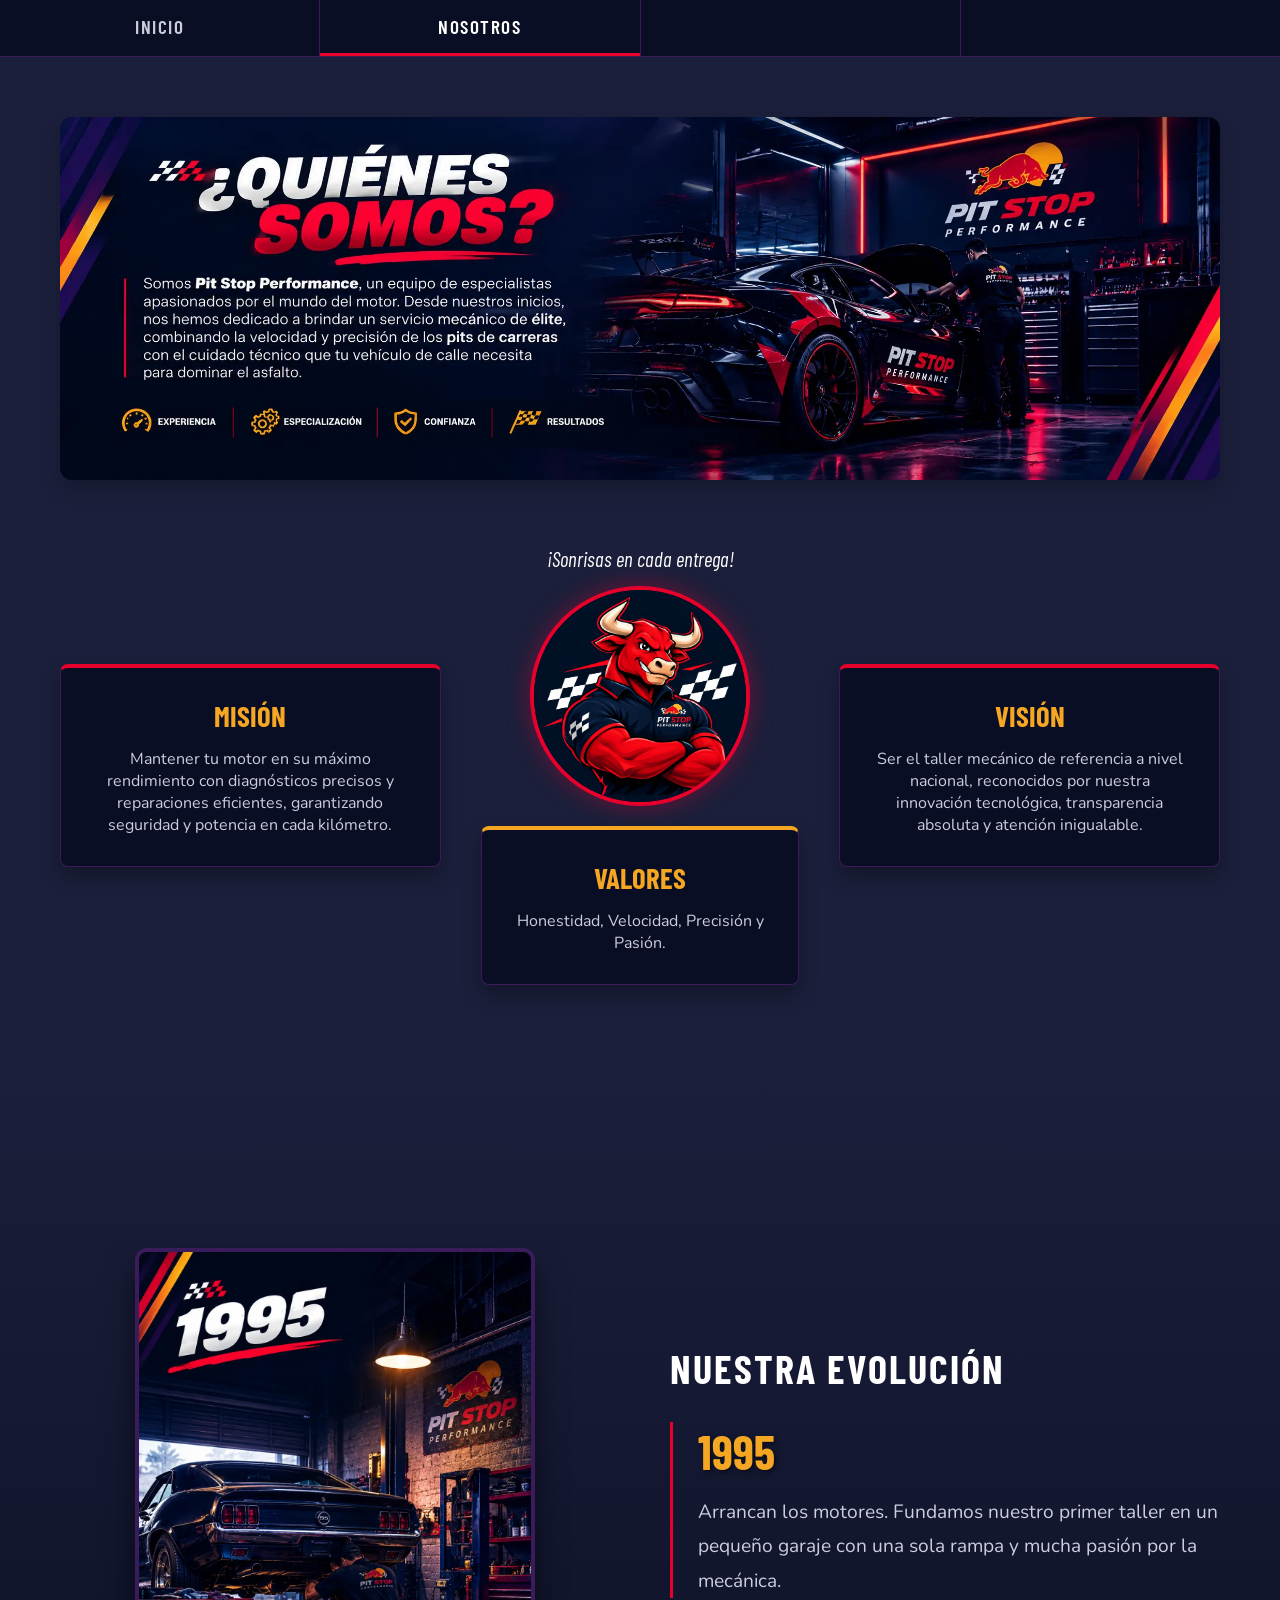
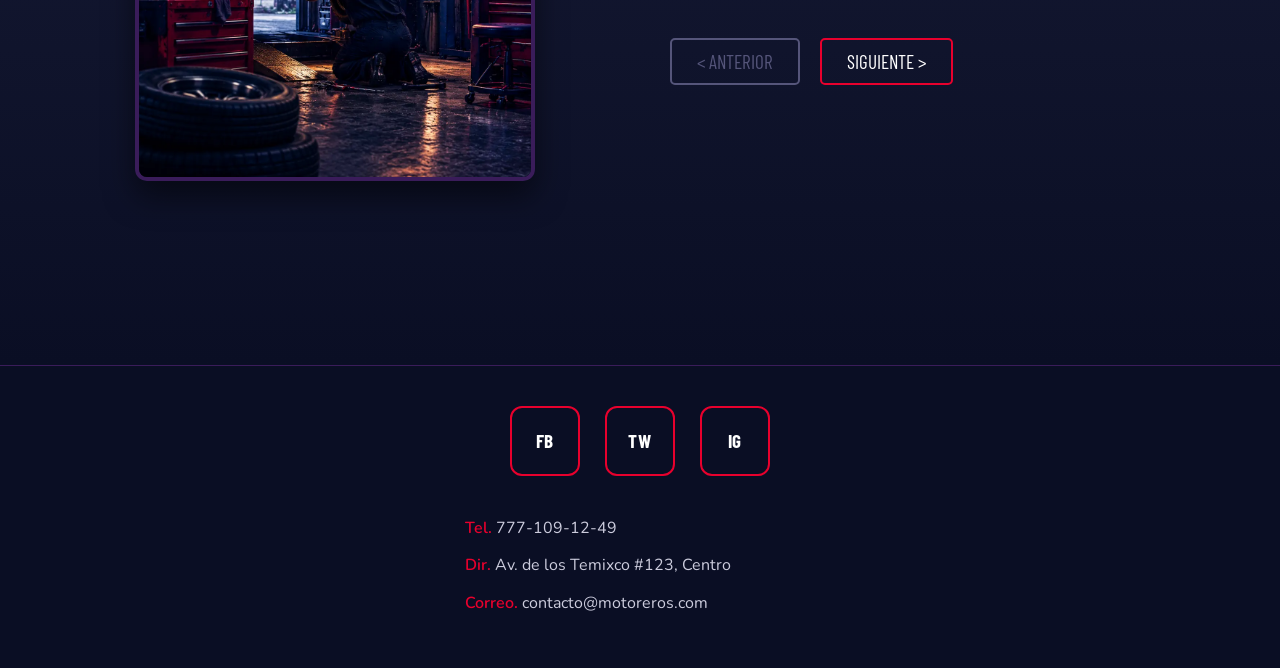
==== nosotros.html @ a775bce0 "First commit" ====
<!DOCTYPE html>
<html lang="es">
<head>
    <meta charset="UTF-8">
    <meta name="viewport" content="width=device-width, initial-scale=1.0">
    <title>Nosotros - Pit Stop Performance</title>
    <meta name="description" content="Conoce la misión, visión, valores y la historia de Pit Stop Performance, tu taller mecánico de confianza desde 1995.">

    <!-- Fuentes: preconnect + link (en lugar de @import en el CSS) -->
    <link rel="preconnect" href="https://fonts.googleapis.com">
    <link rel="preconnect" href="https://fonts.gstatic.com" crossorigin>
    <link rel="stylesheet" href="https://fonts.googleapis.com/css2?family=Barlow+Condensed:wght@400;600;700&family=Nunito:wght@400;600&display=swap">

    <link rel="stylesheet" href="css/style.css">
    <link rel="stylesheet" href="css/style2.css">
    <link rel="preload" href="img/quienes_somos.webp" as="image">
</head>
<body>

    <!-- Menú Sticky -->
    <header class="header sticky">
        <button class="menu-toggle" id="btnMenu" aria-label="Abrir menú">☰</button>
        <div class="header-brand">
            <img src="img/logo.webp" alt="Pit Stop Performance" class="header-logo" width="45" height="45">
            <span class="header-title">PIT STOP PERFORMANCE</span>
        </div>

        <!-- Navegación Escritorio -->
        <nav class="navbar desktop-nav">
            <ul class="nav-links">
                <li><a href="index.html">Inicio</a></li>
                <li><a href="nosotros.html" class="activo">Nosotros</a></li>
                <li aria-hidden="true"><a href="#" tabindex="-1"></a></li>
                <li aria-hidden="true"><a href="#" tabindex="-1"></a></li>
            </ul>
        </nav>
    </header>

    <!-- Capa de fondo borroso -->
    <div class="menu-overlay" id="menuOverlay"></div>

    <!-- Menú Lateral Desplegable (Móvil) -->
    <div class="mobile-menu-drawer" id="mobileDrawer">
        <div class="drawer-header">
            <button class="close-btn" id="btnClose" aria-label="Cerrar menú">X</button>
            <span>Menú</span>
        </div>
        <ul class="drawer-links">
            <li><a href="index.html">Inicio</a></li>
            <li><a href="nosotros.html" class="activo">Nosotros</a></li>
            <li><a href="#">Servicios</a></li>
            <li><a href="#">Contacto</a></li>
        </ul>
        <div class="drawer-footer">
            <img src="img/logo.webp" alt="Pit Stop Performance" class="drawer-logo" width="120" height="120">
        </div>
    </div>

    <!-- ==========================================
         SECCIÓN NOSOTROS
         ========================================== -->
    <section class="nosotros-section">

        <!-- 1. ¿Quiénes Somos? (queda arriba: sin lazy, con prioridad alta) -->
        <div class="quienes-somos-img container animar-izquierda">
            <img src="img/quienes_somos.webp" alt="¿Quiénes Somos en Pit Stop Performance?" class="img-fluida" width="1200" height="600" fetchpriority="high">
        </div>

        <!-- 2. Misión, Visión, Valores y Mascota -->
        <div class="mvv-container container">
            <div class="mvv-box animar-izquierda">
                <h3>Misión</h3>
                <p>Mantener tu motor en su máximo rendimiento con diagnósticos precisos y reparaciones eficientes, garantizando seguridad y potencia en cada kilómetro.</p>
            </div>

            <div class="mvv-center animar-arriba retraso-1">
                <span class="sonrisas-text">¡Sonrisas en cada entrega!</span>
                <div class="mascota-circle">
                    <img src="img/mascota.webp" alt="Mascota Pit Stop" class="mascota-img" width="220" height="220" loading="lazy">
                </div>
                <div class="mvv-box valores-box">
                    <h3>Valores</h3>
                    <p>Honestidad, Velocidad, Precisión y Pasión.</p>
                </div>
            </div>

            <div class="mvv-box animar-derecha retraso-2">
                <h3>Visión</h3>
                <p>Ser el taller mecánico de referencia a nivel nacional, reconocidos por nuestra innovación tecnológica, transparencia absoluta y atención inigualable.</p>
            </div>
        </div>

        <!-- 3. Historia -->
        <div class="historia-viewport animar-izquierda" id="historiaSeccion">
            <div class="historia-grid container">

                <!-- Imagen vertical con animación (Scrolltelling) -->
                <div class="historia-img-container animar-scroll">
                    <img src="img/1995.webp" alt="Historia Pit Stop" class="historia-vertical-img" id="imagenHistoria" width="400" height="533" loading="lazy">
                </div>

                <!-- Línea de tiempo horizontal con botones -->
                <div class="historia-interactiva animar-scroll-right">
                    <h2 class="section-title left-align">Nuestra Evolución</h2>

                    <div class="timeline-window">
                        <div class="timeline-horizontal" id="timelineSlider">
                            <div class="timeline-step">
                                <span class="year">1995</span>
                                <p>Arrancan los motores. Fundamos nuestro primer taller en un pequeño garaje con una sola rampa y mucha pasión por la mecánica.</p>
                            </div>
                            <div class="timeline-step">
                                <span class="year">2010</span>
                                <p>Evolución técnica. Incorporamos escáneres computarizados y ampliamos nuestras instalaciones para dar servicio a más vehículos.</p>
                            </div>
                            <div class="timeline-step">
                                <span class="year">2026</span>
                                <p>Nace Pit Stop Performance. Nos renovamos con tecnología de punta y un equipo altamente certificado para el máximo rendimiento.</p>
                            </div>
                        </div>
                    </div>

                    <div class="historia-controles">
                        <button class="btn-historia" id="btnAnterior">&lt; Anterior</button>
                        <button class="btn-historia" id="btnSiguiente">Siguiente &gt;</button>
                    </div>
                </div>

            </div>
        </div>
    </section>

    <!-- Footer / Redes y Contacto -->
    <footer class="footer">
        <div class="social-boxes">
            <div class="social-box">FB</div>
            <div class="social-box">TW</div>
            <div class="social-box">IG</div>
        </div>
        <div class="contact-info">
            <p><strong>Tel.</strong> 777-109-12-49</p>
            <p><strong>Dir.</strong> Av. de los Temixco #123, Centro</p>
            <p><strong>Correo.</strong> contacto@motoreros.com</p>
        </div>
    </footer>

    <script src="js/main.js" defer></script>
</body>
</html>
---- css/style.css ----
/* ============================================================
   PIT STOP PERFORMANCE — Taller Mecánico
   Paleta: Red Bull Racing  |  Fuentes: Barlow Condensed + Nunito
   (Las fuentes se cargan con <link> en el HTML, no con @import)
   ============================================================ */

/* Reseteo básico */
* {
    margin: 0;
    padding: 0;
    box-sizing: border-box;
}

/* ── Variables de color Red Bull Racing ── */
:root {
    --azul-profundo:   #0A0E24;   /* Navbar, footer */
    --azul-medianoche: #1B1F3B;   /* Fondo body */
    --morado-borde:    #3A1C5A;   /* Bordes, separadores */
    --rojo-rb:         #E8002D;   /* Acento principal */
    --amarillo-rb:     #F5A623;   /* Acento secundario */
    --blanco:          #FFFFFF;   /* Texto principal */
    --blanco-suave:    #CCCCDD;   /* Texto párrafos */
    --gris-oscuro:     #55557A;   /* Texto terciario / copyright */
    --fondo-body:      #1B1F3B;   /* Color base del body — CLAVE para el difuminado */
}

/* ── Tipografías ── */
body {
    font-family: 'Nunito', 'Segoe UI', Arial, sans-serif;
    background-color: var(--fondo-body);
    color: var(--blanco-suave);
}

/* ============================================================
   NAVBAR — Sticky
   ============================================================ */
.header.sticky {
    position: sticky;
    top: 0;
    background-color: var(--azul-profundo);
    border-bottom: 1px solid var(--morado-borde);
    z-index: 1000;
}

.nav-links {
    display: flex;
    list-style: none;
    width: 100%;
}

.nav-links li {
    flex: 1;
    border-right: 1px solid var(--morado-borde);
}

.nav-links li:last-child {
    border-right: none;
}

.nav-links a {
    display: block;
    text-align: center;
    padding: 15px;
    text-decoration: none;
    color: var(--blanco-suave);
    font-family: 'Barlow Condensed', 'Arial Narrow', sans-serif;
    font-size: 1.2rem;
    font-weight: 600;
    letter-spacing: 0.08em;
    text-transform: uppercase;
    transition: color 0.2s, background-color 0.2s;
    border-bottom: 3px solid transparent;
}

.nav-links a:hover {
    color: var(--blanco);
    background-color: rgba(232, 0, 45, 0.08);
    border-bottom-color: var(--rojo-rb);
}

.nav-links a.activo {
    color: var(--blanco);
    border-bottom-color: var(--rojo-rb);
}

/* ============================================================
   SECCIÓN DEL SLIDE
   ============================================================ */
.slide-section {
    position: relative;
    width: 100%;
    height: 45vh;
    min-height: 300px;
    display: flex;
    align-items: center;
    justify-content: space-between;
    overflow: hidden;
}

.slide-container {
    position: absolute;
    top: 0;
    left: 0;
    width: 100%;
    height: 100%;
    display: flex;
    align-items: center;
    justify-content: center;
    z-index: 1;
}

.slide-image {
    position: absolute;
    top: 0;
    left: 0;
    width: 100%;
    height: 100%;
    object-fit: cover;
    opacity: 0;
    transition: opacity 0.6s ease;
}

.slide-image.active {
    opacity: 1;
}

/* Flechas prev / next */
.arrow {
    background: transparent;
    border: none;
    font-size: 4rem;
    color: var(--blanco);
    cursor: pointer;
    z-index: 4;
    padding: 0 30px;
    text-shadow: 2px 2px 10px rgba(0, 0, 0, 0.8);
    transition: color 0.2s, text-shadow 0.2s;
    line-height: 1;
    user-select: none;
}

.arrow:hover {
    color: var(--rojo-rb);
    text-shadow: 0 0 18px rgba(232, 0, 45, 0.7);
}

/* ── DIFUMINADO ──
   El gradiente va de transparente al mismo color del body (#1B1F3B).
   Este valor DEBE coincidir con --fondo-body si cambias el color. */
.fade-overlay {
    position: absolute;
    bottom: 0;
    left: 0;
    width: 100%;
    height: 40px;
    background: linear-gradient(
        to bottom,
        rgba(27, 31, 59, 0) 0%,
        rgba(27, 31, 59, 0.1) 70%,
        rgba(27, 31, 59, 1) 100%
    );
    z-index: 3;
    pointer-events: none;
}

/* ============================================================
   SECCIÓN DE TEXTO (debajo del slide)
   ============================================================ */
.text-section {
    position: relative;
    padding: 40px 20px 60px 20px;
    text-align: center;
    z-index: 5;
    background-color: var(--fondo-body);
}

.text-lines {
    max-width: 700px;
    margin: 0 auto;
}

.text-lines p {
    margin-bottom: 25px;
    font-family: 'Nunito', sans-serif;
    font-size: 1.1rem;
    font-weight: 400;
    color: var(--blanco-suave);
    line-height: 1.75;
}

/* ============================================================
   FOOTER — Redes Sociales + Contacto
   ============================================================ */
.footer {
    padding: 40px 20px;
    display: flex;
    flex-direction: column;
    align-items: center;
    background-color: var(--azul-profundo);
    border-top: 1px solid var(--morado-borde);
}

.social-boxes {
    display: flex;
    gap: 25px;
    margin-bottom: 40px;
}

.social-box {
    width: 70px;
    height: 70px;
    border: 2px solid var(--rojo-rb);
    border-radius: 12px;
    display: flex;
    align-items: center;
    justify-content: center;
    font-family: 'Barlow Condensed', sans-serif;
    font-weight: 700;
    font-size: 1.2rem;
    color: var(--blanco);
    cursor: pointer;
    background-color: transparent;
    letter-spacing: 0.05em;
    transition: background-color 0.2s, border-color 0.2s, color 0.2s, transform 0.15s;
}

.social-box:hover {
    background-color: var(--rojo-rb);
    border-color: var(--rojo-rb);
    color: var(--blanco);
    transform: translateY(-3px);
}

.contact-info {
    text-align: left;
    width: 100%;
    max-width: 350px;
}

.contact-info p {
    margin-bottom: 12px;
    font-family: 'Nunito', sans-serif;
    font-size: 1rem;
    font-weight: 400;
    color: var(--blanco-suave);
    line-height: 1.6;
}

.contact-info strong {
    color: var(--rojo-rb);
    font-weight: 600;
}

/* Logo central del slider */
.center-logo {
    position: absolute;
    width: 220px;
    height: auto;
    z-index: 2;
    filter: drop-shadow(0px 4px 8px rgba(0,0,0,0.6));
}

/* ============================================================
   UTILIDADES
   ============================================================ */

/* Scrollbar personalizado (solo Chrome/Edge) */
::-webkit-scrollbar { width: 8px; }
::-webkit-scrollbar-track { background: var(--azul-profundo); }
::-webkit-scrollbar-thumb { background: var(--morado-borde); border-radius: 4px; }
::-webkit-scrollbar-thumb:hover { background: var(--rojo-rb); }

/* ============================================================
   DISEÑO RESPONSIVO (MÓVIL)
   ============================================================ */

/* Ocultar elementos móviles por defecto (vista de escritorio) */
.menu-toggle, .header-brand, .mobile-menu-drawer {
    display: none;
}

@media (max-width: 1080px) {
    .desktop-nav {
        display: none;
    }

    /* --- Capa de fondo oscuro y borroso --- */
    .menu-overlay {
        position: fixed;
        top: 0;
        left: 0;
        width: 100%;
        height: 100vh;
        background-color: rgba(10, 14, 36, 0.6);
        backdrop-filter: blur(4px);
        -webkit-backdrop-filter: blur(4px);
        z-index: 1500;
        opacity: 0;
        visibility: hidden;
        transition: opacity 0.3s ease, visibility 0.3s ease;
    }

    .menu-overlay.active {
        opacity: 1;
        visibility: visible;
    }

    .header.sticky {
        display: flex;
        align-items: center;
        justify-content: space-between;
        padding: 10px 20px;
    }

    .menu-toggle {
        display: block;
        background: none;
        border: none;
        color: var(--blanco);
        font-size: 2rem;
        cursor: pointer;
    }

    .header-brand {
        display: flex;
        align-items: center;
        gap: 10px;
        color: var(--blanco);
        font-family: 'Barlow Condensed', sans-serif;
        font-size: 1.5rem;
        font-weight: 700;
    }

    /* --- Menú Lateral (Drawer) --- */
    .mobile-menu-drawer {
        display: flex;
        flex-direction: column;
        position: fixed;
        top: 0;
        left: 0;
        width: 75%;
        max-width: 320px;
        height: 100vh;
        background-color: var(--azul-profundo);
        border-right: 2px solid var(--rojo-rb);
        box-shadow: 5px 0 15px rgba(0,0,0,0.5);
        z-index: 2000;
        transform: translateX(-100%);
        transition: transform 0.3s ease-in-out;
    }

    .mobile-menu-drawer.open {
        transform: translateX(0);
    }

    .drawer-header {
        display: flex;
        align-items: center;
        padding: 20px;
        border-bottom: 1px solid var(--morado-borde);
        color: var(--blanco);
        font-family: 'Barlow Condensed', sans-serif;
        font-size: 1.5rem;
    }

    .close-btn {
        background: none;
        border: 1px solid var(--blanco);
        color: var(--blanco);
        padding: 5px 12px;
        margin-right: 15px;
        cursor: pointer;
        font-size: 1.2rem;
        font-weight: bold;
    }

    .drawer-links {
        list-style: none;
        display: flex;
        flex-direction: column;
        padding: 0;
    }

    .drawer-links li {
        border-bottom: 1px solid var(--morado-borde);
    }

    .drawer-links a {
        display: block;
        padding: 20px;
        color: var(--blanco-suave);
        text-decoration: none;
        font-family: 'Barlow Condensed', sans-serif;
        font-size: 1.2rem;
        text-transform: uppercase;
    }

    .drawer-footer {
        margin-top: auto;
        padding: 20px;
        display: flex;
        justify-content: center;
        border-top: 1px solid var(--morado-borde);
    }

    .slide-section {
        height: auto;
        min-height: 150px;
        aspect-ratio: 3 / 1;
    }

    .header-logo {
        width: 45px;
        height: auto;
        object-fit: contain;
    }

    .drawer-logo {
        width: 120px;
        height: auto;
        margin: 0 auto;
        object-fit: contain;
    }

    .center-logo {
        width: 140px;
    }

    .slide-image {
        object-fit: contain;
        background-color: var(--fondo-body);
    }

    .arrow {
        font-size: 2rem;
        padding: 0 5px;
    }

    .fade-overlay {
        display: none;
    }
}

/* ============================================================
   ANIMACIONES AL HACER SCROLL (SCROLLTELLING UNIVERSAL)
   ============================================================ */

/* Estados iniciales (invisibles). will-change solo mientras esperan animarse */
.animar-arriba,
.animar-izquierda,
.animar-derecha {
    opacity: 0;
    will-change: opacity, transform;
    transition: opacity 0.8s ease-out, transform 0.8s ease-out;
}

.animar-arriba    { transform: translateY(50px); }
.animar-izquierda { transform: translateX(-50px); }
.animar-derecha   { transform: translateX(50px); }

/* Estado final (activado por JavaScript). Libera la capa de GPU al terminar */
.animar-arriba.visible,
.animar-izquierda.visible,
.animar-derecha.visible {
    opacity: 1;
    transform: translate(0, 0);
    will-change: auto;
}

/* Efecto cascada */
.retraso-1 { transition-delay: 0.2s; }
.retraso-2 { transition-delay: 0.4s; }
.retraso-3 { transition-delay: 0.6s; }

/* Accesibilidad: sin movimiento para quien lo pide en su sistema */
@media (prefers-reduced-motion: reduce) {
    .animar-arriba,
    .animar-izquierda,
    .animar-derecha {
        opacity: 1;
        transform: none;
        transition: none;
        will-change: auto;
    }

    .slide-image,
    .timeline-horizontal {
        transition: none;
    }
}
---- css/style2.css ----
/* ============================================================
   STYLE2.CSS — Exclusivo para la página "Nosotros"
   ============================================================ */

.nosotros-section {
    background-color: var(--fondo-body);
    color: var(--blanco-suave);
    padding-top: 60px;
}

.container {
    max-width: 1200px;
    margin: 0 auto;
    padding: 0 20px;
}

.section-title {
    font-family: 'Barlow Condensed', sans-serif;
    font-size: 2.5rem;
    color: var(--blanco);
    text-transform: uppercase;
    text-align: center;
    margin-bottom: 20px;
    letter-spacing: 0.05em;
}

.section-title.left-align {
    text-align: left;
}

/* --- 1. Quiénes Somos --- */
.quienes-somos-img {
    text-align: center;
    margin-bottom: 60px;
}

.img-fluida {
    width: 100%;
    max-width: 1200px;
    height: auto;
    border-radius: 12px;
    box-shadow: 0 10px 20px rgba(0,0,0,0.2);
}

/* --- 2. Misión, Visión, Valores --- */
.mvv-container {
    display: flex;
    justify-content: center;
    align-items: center;
    gap: 40px;
    margin-bottom: 80px;
}

.mvv-box {
    flex: 1;
    background-color: var(--azul-profundo);
    border: 1px solid var(--morado-borde);
    border-top: 4px solid var(--rojo-rb);
    padding: 30px;
    border-radius: 8px;
    text-align: center;
    box-shadow: 0 10px 20px rgba(0,0,0,0.3);
}

.mvv-box h3 {
    font-family: 'Barlow Condensed', sans-serif;
    font-size: 1.8rem;
    color: var(--amarillo-rb);
    margin-bottom: 15px;
    text-transform: uppercase;
}

.mvv-center {
    flex: 1;
    display: flex;
    flex-direction: column;
    align-items: center;
}

.sonrisas-text {
    font-family: 'Barlow Condensed', sans-serif;
    font-size: 1.3rem;
    color: var(--blanco);
    margin-bottom: 15px;
    font-style: italic;
}

.mascota-circle {
    width: 220px;
    height: 220px;
    border-radius: 50%;
    border: 4px solid var(--rojo-rb);
    background-color: var(--azul-profundo);
    display: flex;
    justify-content: center;
    align-items: center;
    overflow: hidden;
    margin-bottom: 20px;
    box-shadow: 0 0 25px rgba(232, 0, 45, 0.4);
}

.mascota-img {
    width: 100%;
    height: 100%;
    object-fit: cover;
}

.valores-box {
    width: 100%;
    border-top: 4px solid var(--amarillo-rb);
}

/* --- 3. Historia (Alto de Viewport & Scrolltelling) --- */
.historia-viewport {
    min-height: 100vh;
    display: flex;
    align-items: center;
    background: linear-gradient(to bottom, var(--fondo-body), var(--azul-profundo));
    padding: 60px 0;
    overflow: hidden;
}

.historia-grid {
    display: grid;
    grid-template-columns: 1fr 1fr;
    gap: 60px;
    align-items: center;
}

/* Imagen vertical y animación */
.historia-img-container {
    display: flex;
    justify-content: center;
    transition: opacity 0.8s ease-out, transform 0.8s ease-out;
}

.historia-vertical-img {
    width: 100%;
    max-width: 400px;
    height: auto;
    aspect-ratio: 3 / 4;
    object-fit: cover;
    border-radius: 12px;
    border: 4px solid var(--morado-borde);
    box-shadow: 0 15px 30px rgba(0,0,0,0.5);
    transition: transform 0.5s ease, opacity 0.3s ease;
}

.historia-vertical-img:hover {
    transform: scale(1.05);
}

/* Contenedor de la historia interactiva */
.historia-interactiva {
    transition: opacity 0.8s ease-out 0.2s, transform 0.8s ease-out 0.2s;
}

.animar-scroll.visible, .animar-scroll-right.visible {
    opacity: 1;
    transform: translate(0, 0);
}

/* Transición horizontal (slider) */
.timeline-window {
    width: 100%;
    overflow: hidden;
    margin-top: 30px;
    border-left: 3px solid var(--rojo-rb);
}

.timeline-horizontal {
    display: flex;
    transition: transform 0.5s ease-in-out;
}

.timeline-step {
    min-width: 100%;
    padding-left: 25px;
    box-sizing: border-box;
}

.timeline-step .year {
    display: inline-block;
    font-family: 'Barlow Condensed', sans-serif;
    font-size: 3rem;
    color: var(--amarillo-rb);
    font-weight: 700;
    margin-bottom: 15px;
    text-shadow: 2px 2px 5px rgba(0,0,0,0.5);
}

.timeline-step p {
    font-size: 1.2rem;
    line-height: 1.8;
}

/* Botones */
.historia-controles {
    display: flex;
    gap: 20px;
    margin-top: 40px;
}

.btn-historia {
    background-color: transparent;
    color: var(--blanco);
    border: 2px solid var(--rojo-rb);
    padding: 10px 25px;
    font-family: 'Barlow Condensed', sans-serif;
    font-size: 1.2rem;
    text-transform: uppercase;
    cursor: pointer;
    border-radius: 5px;
    transition: background-color 0.3s, transform 0.2s;
}

.btn-historia:hover {
    background-color: var(--rojo-rb);
    transform: translateY(-2px);
}

.btn-historia:disabled {
    border-color: var(--gris-oscuro);
    color: var(--gris-oscuro);
    cursor: not-allowed;
    background-color: transparent;
}

/* ============================================================
   DISEÑO RESPONSIVO (MÓVILES) PARA NOSOTROS
   ============================================================ */
@media (max-width: 1080px) {
    .mvv-container {
        flex-direction: column;
        gap: 30px;
    }

    .mvv-box, .mvv-center {
        flex: none;
        width: 100%;
        box-sizing: border-box;
    }

    .mascota-circle {
        width: 180px;
        height: 180px;
    }

    .historia-grid {
        grid-template-columns: 1fr;
    }

    .historia-viewport {
        min-height: auto;
    }

    .section-title.left-align {
        text-align: center;
    }

    .historia-controles {
        justify-content: center;
    }
}

@media (prefers-reduced-motion: reduce) {
    .historia-img-container,
    .historia-interactiva,
    .historia-vertical-img {
        transition: none;
    }
}
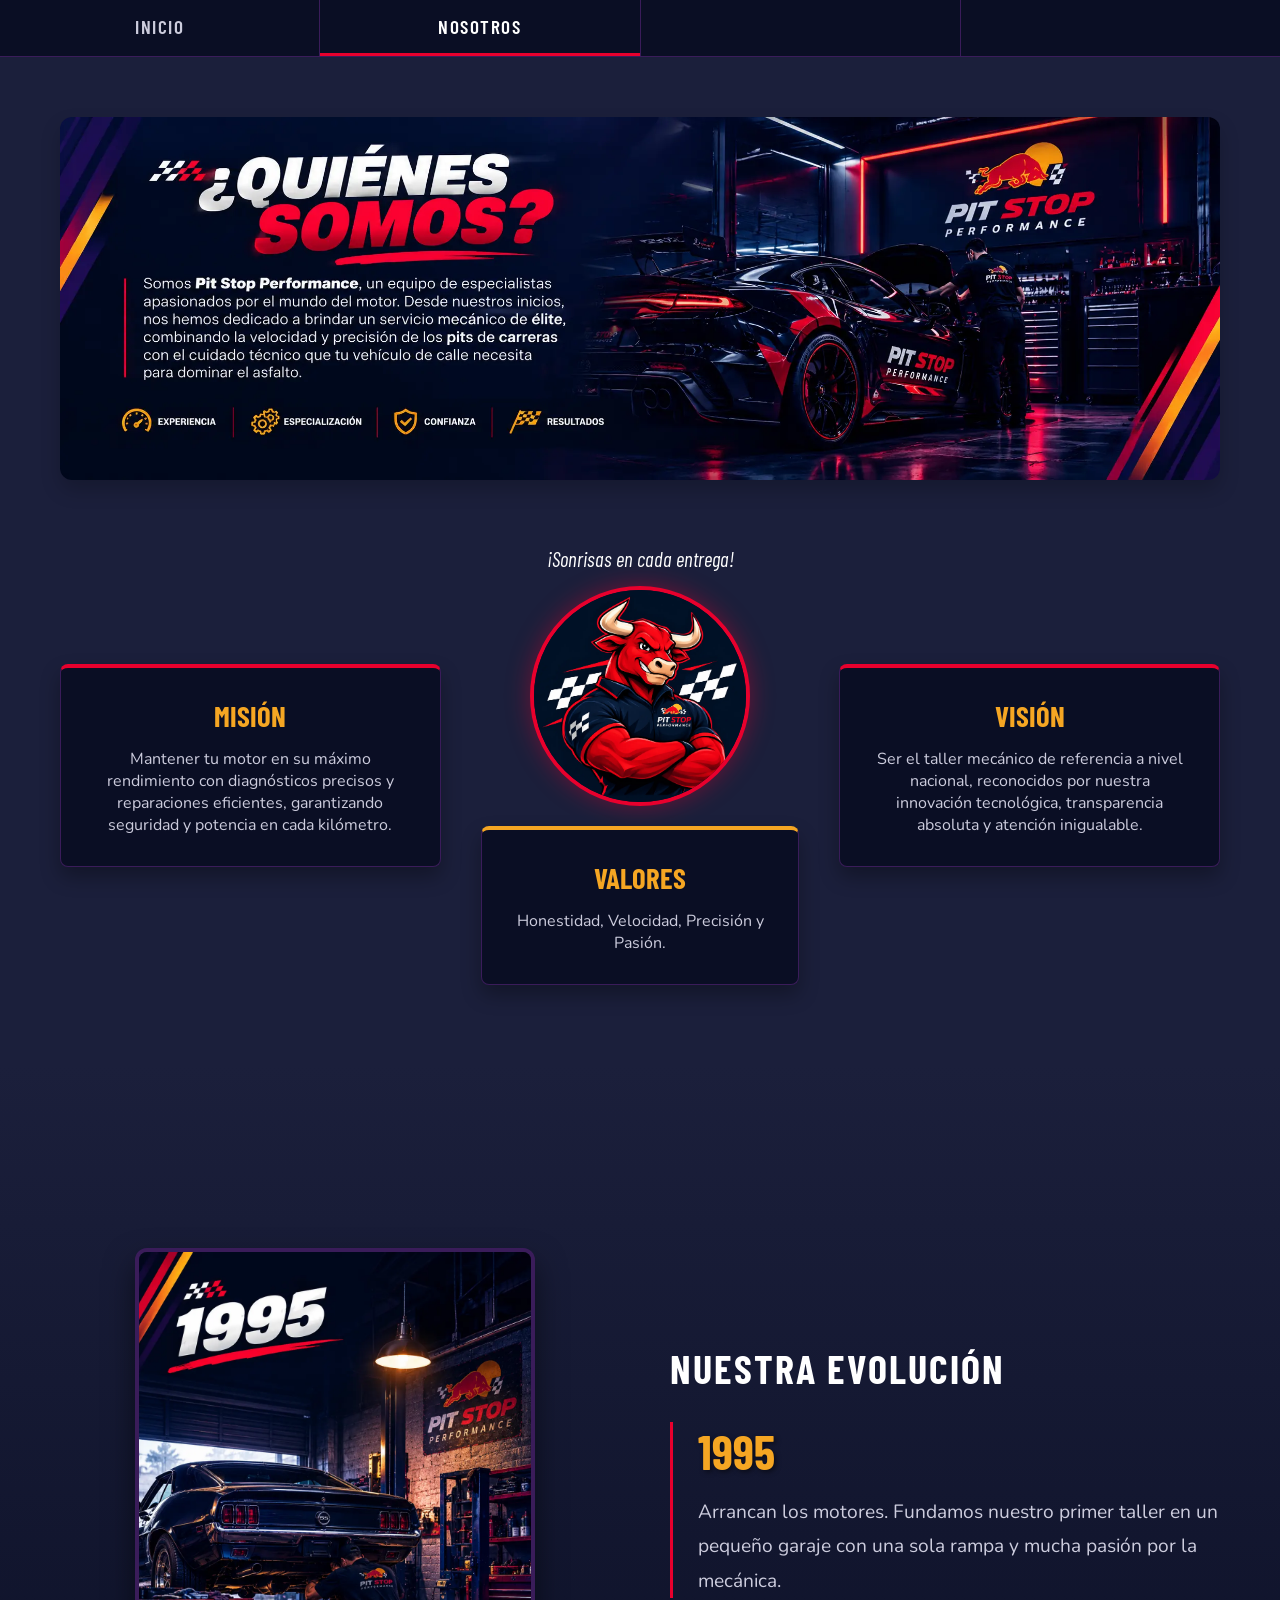
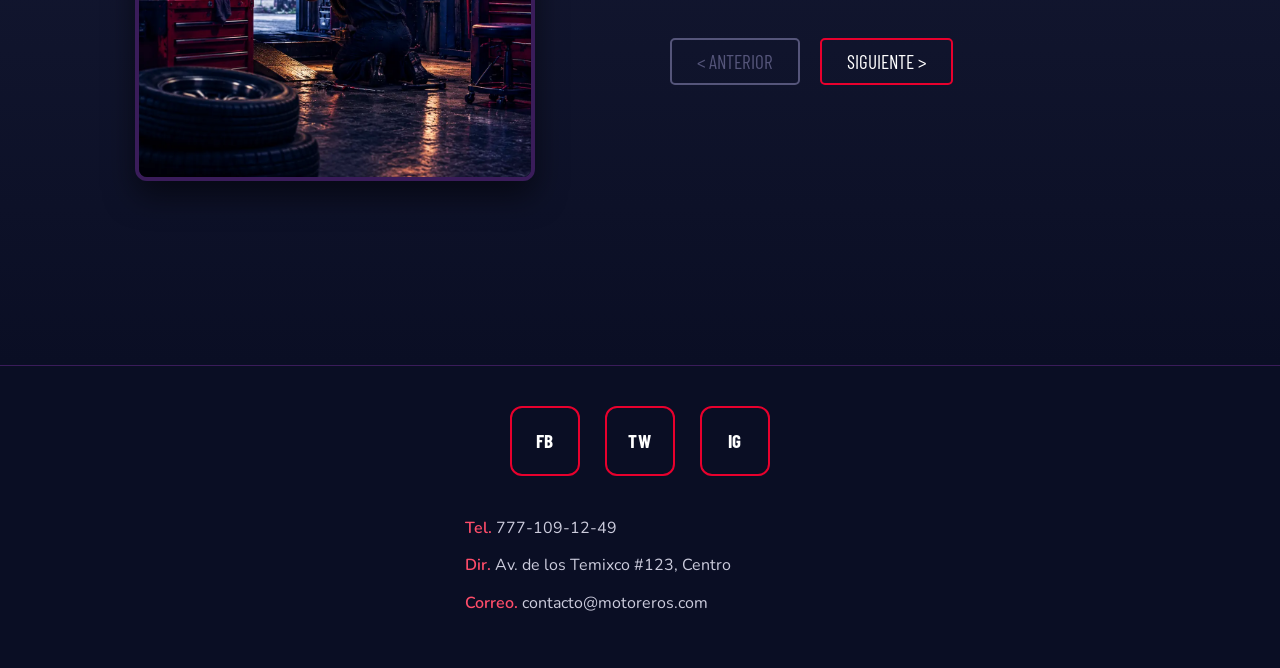
==== commit 92fd1058: "tercer inteto" ====
--- a/nosotros.html
+++ b/nosotros.html
@@ -6,14 +6,15 @@
     <title>Nosotros - Pit Stop Performance</title>
     <meta name="description" content="Conoce la misión, visión, valores y la historia de Pit Stop Performance, tu taller mecánico de confianza desde 1995.">
 
-    <!-- Fuentes: preconnect + link (en lugar de @import en el CSS) -->
+    <!-- Fuentes sin bloquear el renderizado -->
     <link rel="preconnect" href="https://fonts.googleapis.com">
     <link rel="preconnect" href="https://fonts.gstatic.com" crossorigin>
-    <link rel="stylesheet" href="https://fonts.googleapis.com/css2?family=Barlow+Condensed:wght@400;600;700&family=Nunito:wght@400;600&display=swap">
+    <link rel="preload" as="style" href="https://fonts.googleapis.com/css2?family=Barlow+Condensed:wght@400;600;700&family=Nunito:wght@400;600&display=swap" onload="this.onload=null;this.rel='stylesheet'">
+    <noscript><link rel="stylesheet" href="https://fonts.googleapis.com/css2?family=Barlow+Condensed:wght@400;600;700&family=Nunito:wght@400;600&display=swap"></noscript>
 
-    <link rel="stylesheet" href="css/style.css">
-    <link rel="stylesheet" href="css/style2.css">
-    <link rel="preload" href="img/quienes_somos.webp" as="image">
+    <!-- CSS en línea (fuentes editables: css/style.css y css/style2.css) -->
+    <style>*{margin:0;padding:0;box-sizing:border-box}:root{--azul-profundo:#0A0E24;--azul-medianoche:#1B1F3B;--morado-borde:#3A1C5A;--rojo-rb:#E8002D;--amarillo-rb:#F5A623;--blanco:#FFFFFF;--blanco-suave:#CCCCDD;--gris-oscuro:#55557A;--rojo-texto:#FF4D6A;--fondo-body:#1B1F3B}body{font-family:'Nunito','Segoe UI',Arial,sans-serif;background-color:var(--fondo-body);color:var(--blanco-suave)}.header.sticky{position:sticky;top:0;background-color:var(--azul-profundo);border-bottom:1px solid var(--morado-borde);z-index:1000}.nav-links{display:flex;list-style:none;width:100%}.nav-links li{flex:1;border-right:1px solid var(--morado-borde)}.nav-links li:last-child{border-right:none}.nav-links a{display:block;text-align:center;padding:15px;text-decoration:none;color:var(--blanco-suave);font-family:'Barlow Condensed','Arial Narrow',sans-serif;font-size:1.2rem;font-weight:600;letter-spacing:0.08em;text-transform:uppercase;transition:color 0.2s,background-color 0.2s;border-bottom:3px solid transparent}.nav-links a:hover{color:var(--blanco);background-color:rgba(232,0,45,0.08);border-bottom-color:var(--rojo-rb)}.nav-links a.activo{color:var(--blanco);border-bottom-color:var(--rojo-rb)}.slide-section{position:relative;width:100%;height:45vh;min-height:300px;display:flex;align-items:center;justify-content:space-between;overflow:hidden}.slide-container{position:absolute;top:0;left:0;width:100%;height:100%;display:flex;align-items:center;justify-content:center;z-index:1}.slide-image{position:absolute;top:0;left:0;width:100%;height:100%;object-fit:cover;opacity:0;transition:opacity 0.6s ease}.slide-image.active{opacity:1}.arrow{background:transparent;border:none;font-size:4rem;color:var(--blanco);cursor:pointer;z-index:4;padding:0 30px;text-shadow:2px 2px 10px rgba(0,0,0,0.8);transition:color 0.2s,text-shadow 0.2s;line-height:1;user-select:none}.arrow:hover{color:var(--rojo-rb);text-shadow:0 0 18px rgba(232,0,45,0.7)}.fade-overlay{position:absolute;bottom:0;left:0;width:100%;height:40px;background:linear-gradient( to bottom,rgba(27,31,59,0) 0%,rgba(27,31,59,0.1) 70%,rgba(27,31,59,1) 100% );z-index:3;pointer-events:none}.text-section{position:relative;padding:40px 20px 60px 20px;text-align:center;z-index:5;background-color:var(--fondo-body)}.text-lines{max-width:700px;margin:0 auto}.text-lines p{margin-bottom:25px;font-family:'Nunito',sans-serif;font-size:1.1rem;font-weight:400;color:var(--blanco-suave);line-height:1.75}.footer{padding:40px 20px;display:flex;flex-direction:column;align-items:center;background-color:var(--azul-profundo);border-top:1px solid var(--morado-borde)}.social-boxes{display:flex;gap:25px;margin-bottom:40px}.social-box{width:70px;height:70px;border:2px solid var(--rojo-rb);border-radius:12px;display:flex;align-items:center;justify-content:center;font-family:'Barlow Condensed',sans-serif;font-weight:700;font-size:1.2rem;color:var(--blanco);cursor:pointer;background-color:transparent;letter-spacing:0.05em;transition:background-color 0.2s,border-color 0.2s,color 0.2s,transform 0.15s}.social-box:hover{background-color:var(--rojo-rb);border-color:var(--rojo-rb);color:var(--blanco);transform:translateY(-3px)}.contact-info{text-align:left;width:100%;max-width:350px}.contact-info p{margin-bottom:12px;font-family:'Nunito',sans-serif;font-size:1rem;font-weight:400;color:var(--blanco-suave);line-height:1.6}.contact-info strong{color:var(--rojo-texto);font-weight:600}.center-logo{position:absolute;width:220px;height:auto;z-index:2;filter:drop-shadow(0px 4px 8px rgba(0,0,0,0.6))}::-webkit-scrollbar{width:8px}::-webkit-scrollbar-track{background:var(--azul-profundo)}::-webkit-scrollbar-thumb{background:var(--morado-borde);border-radius:4px}::-webkit-scrollbar-thumb:hover{background:var(--rojo-rb)}.menu-toggle,.header-brand,.mobile-menu-drawer{display:none}@media (max-width:1080px){.desktop-nav{display:none}.menu-overlay{position:fixed;top:0;left:0;width:100%;height:100vh;background-color:rgba(10,14,36,0.6);backdrop-filter:blur(4px);-webkit-backdrop-filter:blur(4px);z-index:1500;opacity:0;visibility:hidden;transition:opacity 0.3s ease,visibility 0.3s ease}.menu-overlay.active{opacity:1;visibility:visible}.header.sticky{display:flex;align-items:center;justify-content:space-between;padding:10px 20px}.menu-toggle{display:block;background:none;border:none;color:var(--blanco);font-size:2rem;cursor:pointer}.header-brand{display:flex;align-items:center;gap:10px;color:var(--blanco);font-family:'Barlow Condensed',sans-serif;font-size:1.5rem;font-weight:700}.mobile-menu-drawer{display:flex;flex-direction:column;position:fixed;top:0;left:0;width:75%;max-width:320px;height:100vh;background-color:var(--azul-profundo);border-right:2px solid var(--rojo-rb);box-shadow:5px 0 15px rgba(0,0,0,0.5);z-index:2000;transform:translateX(-100%);transition:transform 0.3s ease-in-out}.mobile-menu-drawer.open{transform:translateX(0)}.drawer-header{display:flex;align-items:center;padding:20px;border-bottom:1px solid var(--morado-borde);color:var(--blanco);font-family:'Barlow Condensed',sans-serif;font-size:1.5rem}.close-btn{background:none;border:1px solid var(--blanco);color:var(--blanco);padding:5px 12px;margin-right:15px;cursor:pointer;font-size:1.2rem;font-weight:bold}.drawer-links{list-style:none;display:flex;flex-direction:column;padding:0}.drawer-links li{border-bottom:1px solid var(--morado-borde)}.drawer-links a{display:block;padding:20px;color:var(--blanco-suave);text-decoration:none;font-family:'Barlow Condensed',sans-serif;font-size:1.2rem;text-transform:uppercase}.drawer-footer{margin-top:auto;padding:20px;display:flex;justify-content:center;border-top:1px solid var(--morado-borde)}.slide-section{height:auto;min-height:150px;aspect-ratio:3 / 1}.header-logo{width:45px;height:auto;object-fit:contain}.drawer-logo{width:120px;height:auto;margin:0 auto;object-fit:contain}.center-logo{width:140px}.slide-image{object-fit:contain;background-color:var(--fondo-body)}.arrow{font-size:2rem;padding:0 5px}.fade-overlay{display:none}}.animar-arriba,.animar-izquierda,.animar-derecha{opacity:0;will-change:opacity,transform;transition:opacity 0.8s ease-out,transform 0.8s ease-out}.animar-arriba{transform:translateY(50px)}.animar-izquierda{transform:translateX(-50px)}.animar-derecha{transform:translateX(50px)}.animar-arriba.visible,.animar-izquierda.visible,.animar-derecha.visible{opacity:1;transform:translate(0,0);will-change:auto}.retraso-1{transition-delay:0.2s}.retraso-2{transition-delay:0.4s}.retraso-3{transition-delay:0.6s}@media (prefers-reduced-motion:reduce){.animar-arriba,.animar-izquierda,.animar-derecha{opacity:1;transform:none;transition:none;will-change:auto}.slide-image,.timeline-horizontal{transition:none}}.nosotros-section{background-color:var(--fondo-body);color:var(--blanco-suave);padding-top:60px}.container{max-width:1200px;margin:0 auto;padding:0 20px}.section-title{font-family:'Barlow Condensed',sans-serif;font-size:2.5rem;color:var(--blanco);text-transform:uppercase;text-align:center;margin-bottom:20px;letter-spacing:0.05em}.section-title.left-align{text-align:left}.quienes-somos-img{text-align:center;margin-bottom:60px}.img-fluida{width:100%;max-width:1200px;height:auto;border-radius:12px;box-shadow:0 10px 20px rgba(0,0,0,0.2)}.quienes-somos-img.animar-izquierda{opacity:1;transform:none;animation:entrarIzq 0.8s ease-out both}@keyframes entrarIzq{from{opacity:0.01;transform:translateX(-50px)}to{opacity:1;transform:none}}.mvv-container{display:flex;justify-content:center;align-items:center;gap:40px;margin-bottom:80px}.mvv-box{flex:1;background-color:var(--azul-profundo);border:1px solid var(--morado-borde);border-top:4px solid var(--rojo-rb);padding:30px;border-radius:8px;text-align:center;box-shadow:0 10px 20px rgba(0,0,0,0.3)}.mvv-box h2{font-family:'Barlow Condensed',sans-serif;font-size:1.8rem;color:var(--amarillo-rb);margin-bottom:15px;text-transform:uppercase}.mvv-center{flex:1;display:flex;flex-direction:column;align-items:center}.sonrisas-text{font-family:'Barlow Condensed',sans-serif;font-size:1.3rem;color:var(--blanco);margin-bottom:15px;font-style:italic}.mascota-circle{width:220px;height:220px;border-radius:50%;border:4px solid var(--rojo-rb);background-color:var(--azul-profundo);display:flex;justify-content:center;align-items:center;overflow:hidden;margin-bottom:20px;box-shadow:0 0 25px rgba(232,0,45,0.4)}.mascota-img{width:100%;height:100%;object-fit:cover}.valores-box{width:100%;border-top:4px solid var(--amarillo-rb)}.historia-viewport{min-height:100vh;display:flex;align-items:center;background:linear-gradient(to bottom,var(--fondo-body),var(--azul-profundo));padding:60px 0;overflow:hidden}.historia-grid{display:grid;grid-template-columns:1fr 1fr;gap:60px;align-items:center}.historia-img-container{display:flex;justify-content:center;transition:opacity 0.8s ease-out,transform 0.8s ease-out}.historia-vertical-img{width:100%;max-width:400px;height:auto;aspect-ratio:3 / 4;object-fit:cover;border-radius:12px;border:4px solid var(--morado-borde);box-shadow:0 15px 30px rgba(0,0,0,0.5);transition:transform 0.5s ease,opacity 0.3s ease}.historia-vertical-img:hover{transform:scale(1.05)}.historia-interactiva{transition:opacity 0.8s ease-out 0.2s,transform 0.8s ease-out 0.2s}.animar-scroll.visible,.animar-scroll-right.visible{opacity:1;transform:translate(0,0)}.timeline-window{width:100%;overflow:hidden;margin-top:30px;border-left:3px solid var(--rojo-rb)}.timeline-horizontal{display:flex;transition:transform 0.5s ease-in-out}.timeline-step{min-width:100%;padding-left:25px;box-sizing:border-box}.timeline-step .year{display:inline-block;font-family:'Barlow Condensed',sans-serif;font-size:3rem;color:var(--amarillo-rb);font-weight:700;margin-bottom:15px;text-shadow:2px 2px 5px rgba(0,0,0,0.5)}.timeline-step p{font-size:1.2rem;line-height:1.8}.historia-controles{display:flex;gap:20px;margin-top:40px}.btn-historia{background-color:transparent;color:var(--blanco);border:2px solid var(--rojo-rb);padding:10px 25px;font-family:'Barlow Condensed',sans-serif;font-size:1.2rem;text-transform:uppercase;cursor:pointer;border-radius:5px;transition:background-color 0.3s,transform 0.2s}.btn-historia:hover{background-color:var(--rojo-rb);transform:translateY(-2px)}.btn-historia:disabled{border-color:var(--gris-oscuro);color:var(--gris-oscuro);cursor:not-allowed;background-color:transparent}@media (max-width:1080px){.mvv-container{flex-direction:column;gap:30px}.mvv-box,.mvv-center{flex:none;width:100%;box-sizing:border-box}.mascota-circle{width:180px;height:180px}.historia-grid{grid-template-columns:1fr}.historia-viewport{min-height:auto}.section-title.left-align{text-align:center}.historia-controles{justify-content:center}}@media (prefers-reduced-motion:reduce){.quienes-somos-img.animar-izquierda{animation:none}.historia-img-container,.historia-interactiva,.historia-vertical-img{transition:none}}</style>
+    <link rel="preload" href="img/quienes_somos.webp" as="image" fetchpriority="high">
 </head>
 <body>
 
@@ -69,7 +70,7 @@
         <!-- 2. Misión, Visión, Valores y Mascota -->
         <div class="mvv-container container">
             <div class="mvv-box animar-izquierda">
-                <h3>Misión</h3>
+                <h2>Misión</h2>
                 <p>Mantener tu motor en su máximo rendimiento con diagnósticos precisos y reparaciones eficientes, garantizando seguridad y potencia en cada kilómetro.</p>
             </div>
 
@@ -79,13 +80,13 @@
                     <img src="img/mascota.webp" alt="Mascota Pit Stop" class="mascota-img" width="220" height="220" loading="lazy">
                 </div>
                 <div class="mvv-box valores-box">
-                    <h3>Valores</h3>
+                    <h2>Valores</h2>
                     <p>Honestidad, Velocidad, Precisión y Pasión.</p>
                 </div>
             </div>
 
             <div class="mvv-box animar-derecha retraso-2">
-                <h3>Visión</h3>
+                <h2>Visión</h2>
                 <p>Ser el taller mecánico de referencia a nivel nacional, reconocidos por nuestra innovación tecnológica, transparencia absoluta y atención inigualable.</p>
             </div>
         </div>
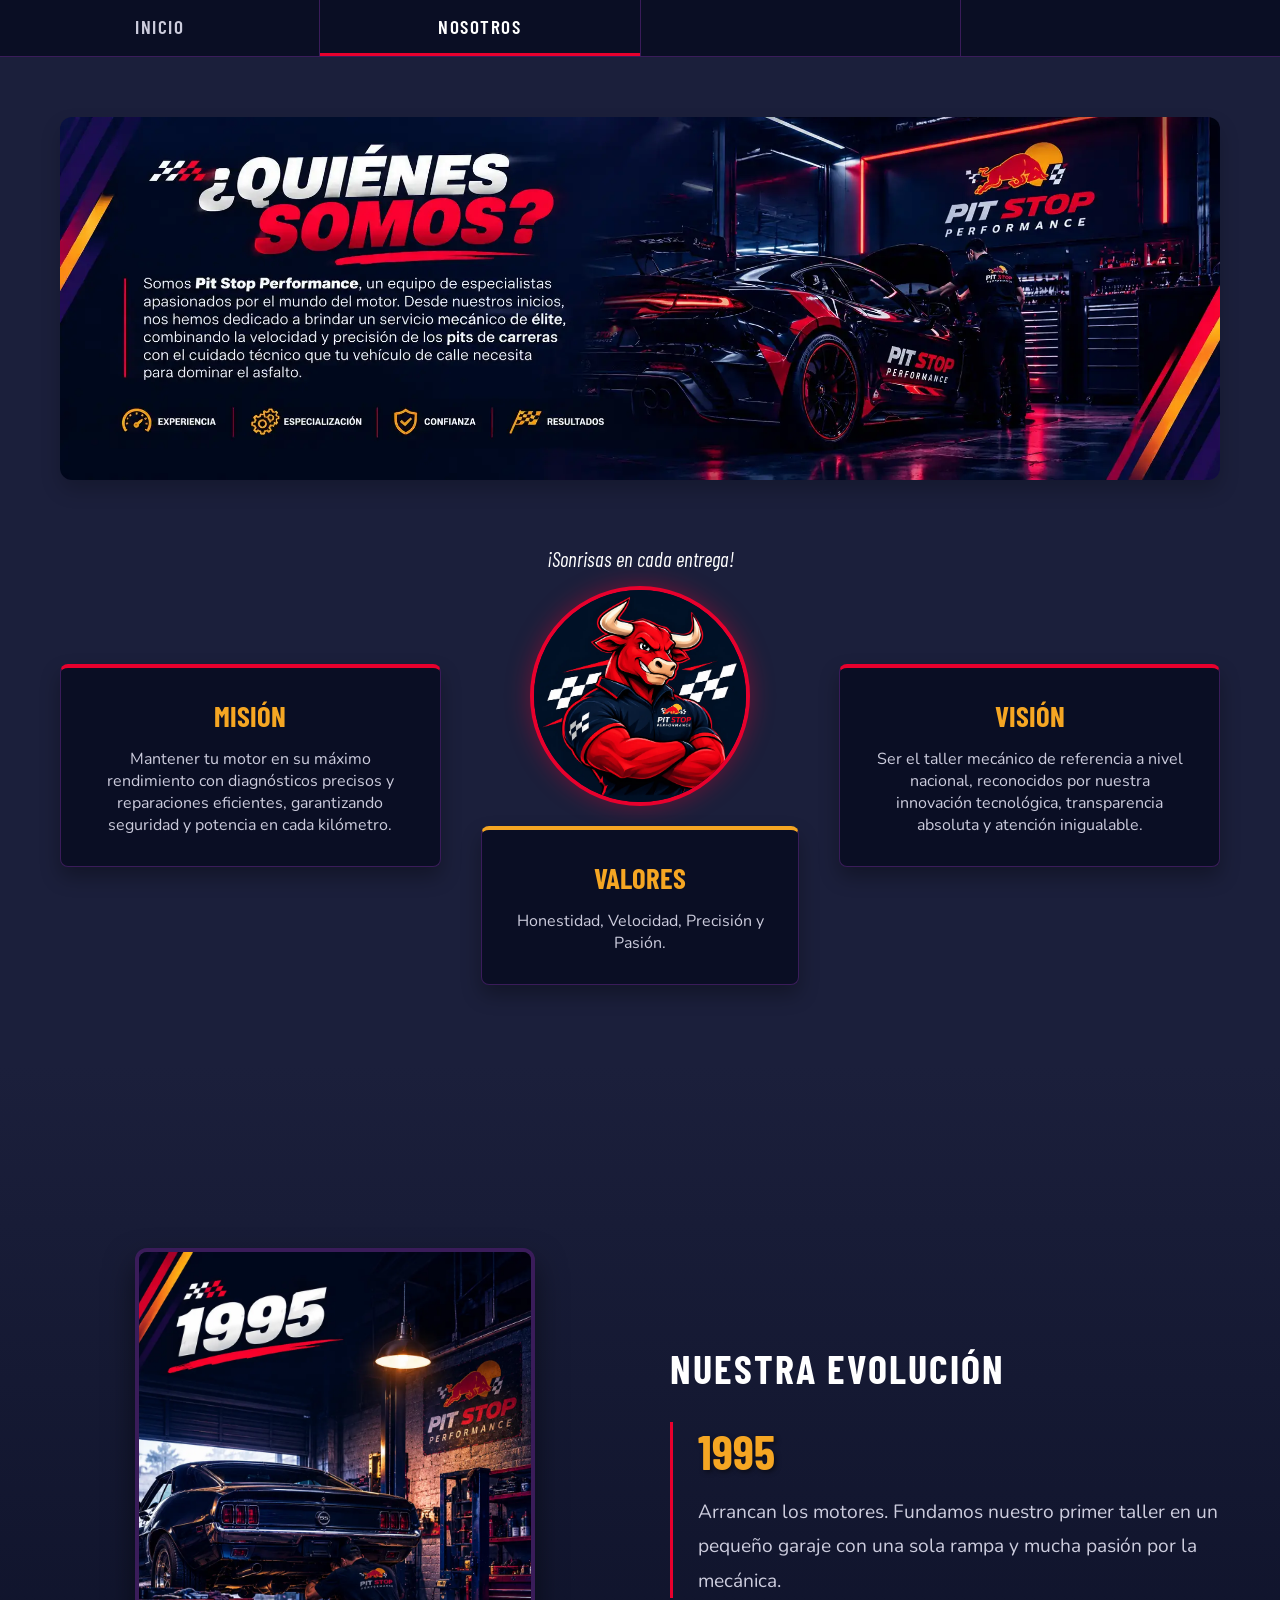
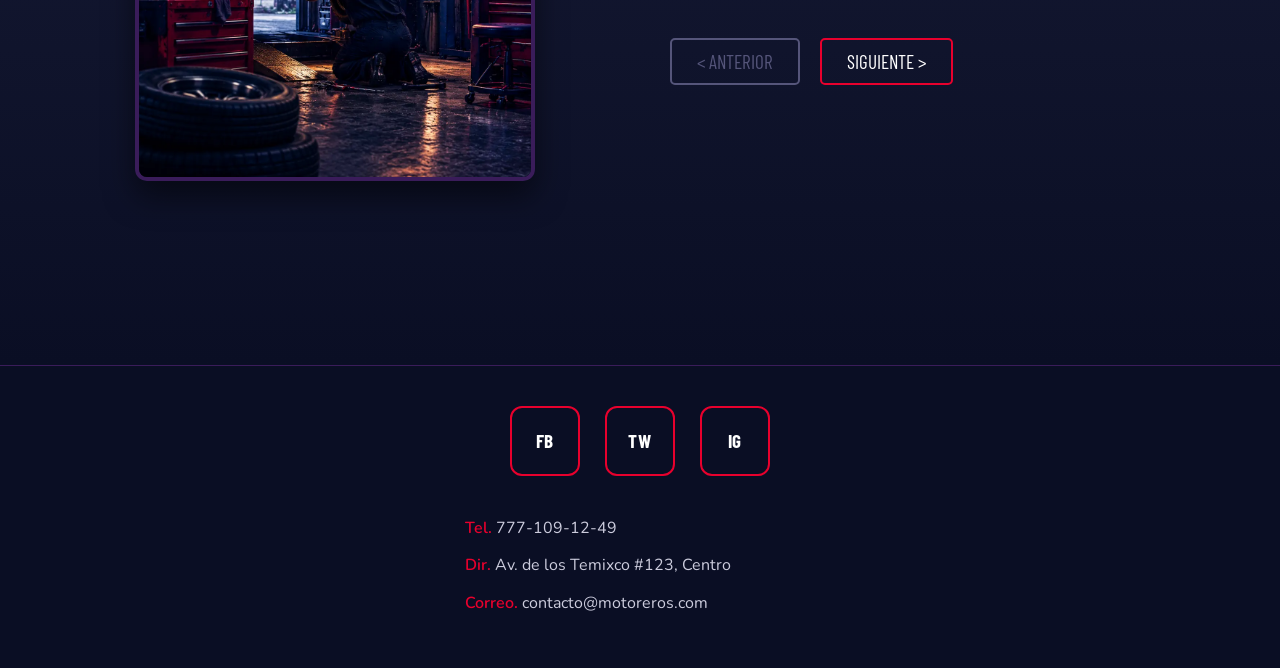
==== commit 645b5c30: "Quarto" ====
--- a/nosotros.html
+++ b/nosotros.html
@@ -6,15 +6,14 @@
     <title>Nosotros - Pit Stop Performance</title>
     <meta name="description" content="Conoce la misión, visión, valores y la historia de Pit Stop Performance, tu taller mecánico de confianza desde 1995.">
 
-    <!-- Fuentes sin bloquear el renderizado -->
+    <!-- Fuentes: preconnect + link (en lugar de @import en el CSS) -->
     <link rel="preconnect" href="https://fonts.googleapis.com">
     <link rel="preconnect" href="https://fonts.gstatic.com" crossorigin>
-    <link rel="preload" as="style" href="https://fonts.googleapis.com/css2?family=Barlow+Condensed:wght@400;600;700&family=Nunito:wght@400;600&display=swap" onload="this.onload=null;this.rel='stylesheet'">
-    <noscript><link rel="stylesheet" href="https://fonts.googleapis.com/css2?family=Barlow+Condensed:wght@400;600;700&family=Nunito:wght@400;600&display=swap"></noscript>
+    <link rel="stylesheet" href="https://fonts.googleapis.com/css2?family=Barlow+Condensed:wght@400;600;700&family=Nunito:wght@400;600&display=swap">
 
-    <!-- CSS en línea (fuentes editables: css/style.css y css/style2.css) -->
-    <style>*{margin:0;padding:0;box-sizing:border-box}:root{--azul-profundo:#0A0E24;--azul-medianoche:#1B1F3B;--morado-borde:#3A1C5A;--rojo-rb:#E8002D;--amarillo-rb:#F5A623;--blanco:#FFFFFF;--blanco-suave:#CCCCDD;--gris-oscuro:#55557A;--rojo-texto:#FF4D6A;--fondo-body:#1B1F3B}body{font-family:'Nunito','Segoe UI',Arial,sans-serif;background-color:var(--fondo-body);color:var(--blanco-suave)}.header.sticky{position:sticky;top:0;background-color:var(--azul-profundo);border-bottom:1px solid var(--morado-borde);z-index:1000}.nav-links{display:flex;list-style:none;width:100%}.nav-links li{flex:1;border-right:1px solid var(--morado-borde)}.nav-links li:last-child{border-right:none}.nav-links a{display:block;text-align:center;padding:15px;text-decoration:none;color:var(--blanco-suave);font-family:'Barlow Condensed','Arial Narrow',sans-serif;font-size:1.2rem;font-weight:600;letter-spacing:0.08em;text-transform:uppercase;transition:color 0.2s,background-color 0.2s;border-bottom:3px solid transparent}.nav-links a:hover{color:var(--blanco);background-color:rgba(232,0,45,0.08);border-bottom-color:var(--rojo-rb)}.nav-links a.activo{color:var(--blanco);border-bottom-color:var(--rojo-rb)}.slide-section{position:relative;width:100%;height:45vh;min-height:300px;display:flex;align-items:center;justify-content:space-between;overflow:hidden}.slide-container{position:absolute;top:0;left:0;width:100%;height:100%;display:flex;align-items:center;justify-content:center;z-index:1}.slide-image{position:absolute;top:0;left:0;width:100%;height:100%;object-fit:cover;opacity:0;transition:opacity 0.6s ease}.slide-image.active{opacity:1}.arrow{background:transparent;border:none;font-size:4rem;color:var(--blanco);cursor:pointer;z-index:4;padding:0 30px;text-shadow:2px 2px 10px rgba(0,0,0,0.8);transition:color 0.2s,text-shadow 0.2s;line-height:1;user-select:none}.arrow:hover{color:var(--rojo-rb);text-shadow:0 0 18px rgba(232,0,45,0.7)}.fade-overlay{position:absolute;bottom:0;left:0;width:100%;height:40px;background:linear-gradient( to bottom,rgba(27,31,59,0) 0%,rgba(27,31,59,0.1) 70%,rgba(27,31,59,1) 100% );z-index:3;pointer-events:none}.text-section{position:relative;padding:40px 20px 60px 20px;text-align:center;z-index:5;background-color:var(--fondo-body)}.text-lines{max-width:700px;margin:0 auto}.text-lines p{margin-bottom:25px;font-family:'Nunito',sans-serif;font-size:1.1rem;font-weight:400;color:var(--blanco-suave);line-height:1.75}.footer{padding:40px 20px;display:flex;flex-direction:column;align-items:center;background-color:var(--azul-profundo);border-top:1px solid var(--morado-borde)}.social-boxes{display:flex;gap:25px;margin-bottom:40px}.social-box{width:70px;height:70px;border:2px solid var(--rojo-rb);border-radius:12px;display:flex;align-items:center;justify-content:center;font-family:'Barlow Condensed',sans-serif;font-weight:700;font-size:1.2rem;color:var(--blanco);cursor:pointer;background-color:transparent;letter-spacing:0.05em;transition:background-color 0.2s,border-color 0.2s,color 0.2s,transform 0.15s}.social-box:hover{background-color:var(--rojo-rb);border-color:var(--rojo-rb);color:var(--blanco);transform:translateY(-3px)}.contact-info{text-align:left;width:100%;max-width:350px}.contact-info p{margin-bottom:12px;font-family:'Nunito',sans-serif;font-size:1rem;font-weight:400;color:var(--blanco-suave);line-height:1.6}.contact-info strong{color:var(--rojo-texto);font-weight:600}.center-logo{position:absolute;width:220px;height:auto;z-index:2;filter:drop-shadow(0px 4px 8px rgba(0,0,0,0.6))}::-webkit-scrollbar{width:8px}::-webkit-scrollbar-track{background:var(--azul-profundo)}::-webkit-scrollbar-thumb{background:var(--morado-borde);border-radius:4px}::-webkit-scrollbar-thumb:hover{background:var(--rojo-rb)}.menu-toggle,.header-brand,.mobile-menu-drawer{display:none}@media (max-width:1080px){.desktop-nav{display:none}.menu-overlay{position:fixed;top:0;left:0;width:100%;height:100vh;background-color:rgba(10,14,36,0.6);backdrop-filter:blur(4px);-webkit-backdrop-filter:blur(4px);z-index:1500;opacity:0;visibility:hidden;transition:opacity 0.3s ease,visibility 0.3s ease}.menu-overlay.active{opacity:1;visibility:visible}.header.sticky{display:flex;align-items:center;justify-content:space-between;padding:10px 20px}.menu-toggle{display:block;background:none;border:none;color:var(--blanco);font-size:2rem;cursor:pointer}.header-brand{display:flex;align-items:center;gap:10px;color:var(--blanco);font-family:'Barlow Condensed',sans-serif;font-size:1.5rem;font-weight:700}.mobile-menu-drawer{display:flex;flex-direction:column;position:fixed;top:0;left:0;width:75%;max-width:320px;height:100vh;background-color:var(--azul-profundo);border-right:2px solid var(--rojo-rb);box-shadow:5px 0 15px rgba(0,0,0,0.5);z-index:2000;transform:translateX(-100%);transition:transform 0.3s ease-in-out}.mobile-menu-drawer.open{transform:translateX(0)}.drawer-header{display:flex;align-items:center;padding:20px;border-bottom:1px solid var(--morado-borde);color:var(--blanco);font-family:'Barlow Condensed',sans-serif;font-size:1.5rem}.close-btn{background:none;border:1px solid var(--blanco);color:var(--blanco);padding:5px 12px;margin-right:15px;cursor:pointer;font-size:1.2rem;font-weight:bold}.drawer-links{list-style:none;display:flex;flex-direction:column;padding:0}.drawer-links li{border-bottom:1px solid var(--morado-borde)}.drawer-links a{display:block;padding:20px;color:var(--blanco-suave);text-decoration:none;font-family:'Barlow Condensed',sans-serif;font-size:1.2rem;text-transform:uppercase}.drawer-footer{margin-top:auto;padding:20px;display:flex;justify-content:center;border-top:1px solid var(--morado-borde)}.slide-section{height:auto;min-height:150px;aspect-ratio:3 / 1}.header-logo{width:45px;height:auto;object-fit:contain}.drawer-logo{width:120px;height:auto;margin:0 auto;object-fit:contain}.center-logo{width:140px}.slide-image{object-fit:contain;background-color:var(--fondo-body)}.arrow{font-size:2rem;padding:0 5px}.fade-overlay{display:none}}.animar-arriba,.animar-izquierda,.animar-derecha{opacity:0;will-change:opacity,transform;transition:opacity 0.8s ease-out,transform 0.8s ease-out}.animar-arriba{transform:translateY(50px)}.animar-izquierda{transform:translateX(-50px)}.animar-derecha{transform:translateX(50px)}.animar-arriba.visible,.animar-izquierda.visible,.animar-derecha.visible{opacity:1;transform:translate(0,0);will-change:auto}.retraso-1{transition-delay:0.2s}.retraso-2{transition-delay:0.4s}.retraso-3{transition-delay:0.6s}@media (prefers-reduced-motion:reduce){.animar-arriba,.animar-izquierda,.animar-derecha{opacity:1;transform:none;transition:none;will-change:auto}.slide-image,.timeline-horizontal{transition:none}}.nosotros-section{background-color:var(--fondo-body);color:var(--blanco-suave);padding-top:60px}.container{max-width:1200px;margin:0 auto;padding:0 20px}.section-title{font-family:'Barlow Condensed',sans-serif;font-size:2.5rem;color:var(--blanco);text-transform:uppercase;text-align:center;margin-bottom:20px;letter-spacing:0.05em}.section-title.left-align{text-align:left}.quienes-somos-img{text-align:center;margin-bottom:60px}.img-fluida{width:100%;max-width:1200px;height:auto;border-radius:12px;box-shadow:0 10px 20px rgba(0,0,0,0.2)}.quienes-somos-img.animar-izquierda{opacity:1;transform:none;animation:entrarIzq 0.8s ease-out both}@keyframes entrarIzq{from{opacity:0.01;transform:translateX(-50px)}to{opacity:1;transform:none}}.mvv-container{display:flex;justify-content:center;align-items:center;gap:40px;margin-bottom:80px}.mvv-box{flex:1;background-color:var(--azul-profundo);border:1px solid var(--morado-borde);border-top:4px solid var(--rojo-rb);padding:30px;border-radius:8px;text-align:center;box-shadow:0 10px 20px rgba(0,0,0,0.3)}.mvv-box h2{font-family:'Barlow Condensed',sans-serif;font-size:1.8rem;color:var(--amarillo-rb);margin-bottom:15px;text-transform:uppercase}.mvv-center{flex:1;display:flex;flex-direction:column;align-items:center}.sonrisas-text{font-family:'Barlow Condensed',sans-serif;font-size:1.3rem;color:var(--blanco);margin-bottom:15px;font-style:italic}.mascota-circle{width:220px;height:220px;border-radius:50%;border:4px solid var(--rojo-rb);background-color:var(--azul-profundo);display:flex;justify-content:center;align-items:center;overflow:hidden;margin-bottom:20px;box-shadow:0 0 25px rgba(232,0,45,0.4)}.mascota-img{width:100%;height:100%;object-fit:cover}.valores-box{width:100%;border-top:4px solid var(--amarillo-rb)}.historia-viewport{min-height:100vh;display:flex;align-items:center;background:linear-gradient(to bottom,var(--fondo-body),var(--azul-profundo));padding:60px 0;overflow:hidden}.historia-grid{display:grid;grid-template-columns:1fr 1fr;gap:60px;align-items:center}.historia-img-container{display:flex;justify-content:center;transition:opacity 0.8s ease-out,transform 0.8s ease-out}.historia-vertical-img{width:100%;max-width:400px;height:auto;aspect-ratio:3 / 4;object-fit:cover;border-radius:12px;border:4px solid var(--morado-borde);box-shadow:0 15px 30px rgba(0,0,0,0.5);transition:transform 0.5s ease,opacity 0.3s ease}.historia-vertical-img:hover{transform:scale(1.05)}.historia-interactiva{transition:opacity 0.8s ease-out 0.2s,transform 0.8s ease-out 0.2s}.animar-scroll.visible,.animar-scroll-right.visible{opacity:1;transform:translate(0,0)}.timeline-window{width:100%;overflow:hidden;margin-top:30px;border-left:3px solid var(--rojo-rb)}.timeline-horizontal{display:flex;transition:transform 0.5s ease-in-out}.timeline-step{min-width:100%;padding-left:25px;box-sizing:border-box}.timeline-step .year{display:inline-block;font-family:'Barlow Condensed',sans-serif;font-size:3rem;color:var(--amarillo-rb);font-weight:700;margin-bottom:15px;text-shadow:2px 2px 5px rgba(0,0,0,0.5)}.timeline-step p{font-size:1.2rem;line-height:1.8}.historia-controles{display:flex;gap:20px;margin-top:40px}.btn-historia{background-color:transparent;color:var(--blanco);border:2px solid var(--rojo-rb);padding:10px 25px;font-family:'Barlow Condensed',sans-serif;font-size:1.2rem;text-transform:uppercase;cursor:pointer;border-radius:5px;transition:background-color 0.3s,transform 0.2s}.btn-historia:hover{background-color:var(--rojo-rb);transform:translateY(-2px)}.btn-historia:disabled{border-color:var(--gris-oscuro);color:var(--gris-oscuro);cursor:not-allowed;background-color:transparent}@media (max-width:1080px){.mvv-container{flex-direction:column;gap:30px}.mvv-box,.mvv-center{flex:none;width:100%;box-sizing:border-box}.mascota-circle{width:180px;height:180px}.historia-grid{grid-template-columns:1fr}.historia-viewport{min-height:auto}.section-title.left-align{text-align:center}.historia-controles{justify-content:center}}@media (prefers-reduced-motion:reduce){.quienes-somos-img.animar-izquierda{animation:none}.historia-img-container,.historia-interactiva,.historia-vertical-img{transition:none}}</style>
-    <link rel="preload" href="img/quienes_somos.webp" as="image" fetchpriority="high">
+    <link rel="stylesheet" href="css/style.css">
+    <link rel="stylesheet" href="css/style2.css">
+    <link rel="preload" href="img/quienes_somos.webp" as="image">
 </head>
 <body>
 
@@ -70,7 +69,7 @@
         <!-- 2. Misión, Visión, Valores y Mascota -->
         <div class="mvv-container container">
             <div class="mvv-box animar-izquierda">
-                <h2>Misión</h2>
+                <h3>Misión</h3>
                 <p>Mantener tu motor en su máximo rendimiento con diagnósticos precisos y reparaciones eficientes, garantizando seguridad y potencia en cada kilómetro.</p>
             </div>
 
@@ -80,13 +79,13 @@
                     <img src="img/mascota.webp" alt="Mascota Pit Stop" class="mascota-img" width="220" height="220" loading="lazy">
                 </div>
                 <div class="mvv-box valores-box">
-                    <h2>Valores</h2>
+                    <h3>Valores</h3>
                     <p>Honestidad, Velocidad, Precisión y Pasión.</p>
                 </div>
             </div>
 
             <div class="mvv-box animar-derecha retraso-2">
-                <h2>Visión</h2>
+                <h3>Visión</h3>
                 <p>Ser el taller mecánico de referencia a nivel nacional, reconocidos por nuestra innovación tecnológica, transparencia absoluta y atención inigualable.</p>
             </div>
         </div>
--- a/css/style.css
+++ b/css/style.css
@@ -0,0 +1,490 @@
+/* ============================================================
+   PIT STOP PERFORMANCE — Taller Mecánico
+   Paleta: Red Bull Racing  |  Fuentes: Barlow Condensed + Nunito
+   (Las fuentes se cargan con <link> en el HTML, no con @import)
+   ============================================================ */
+
+/* Reseteo básico */
+* {
+    margin: 0;
+    padding: 0;
+    box-sizing: border-box;
+}
+
+/* ── Variables de color Red Bull Racing ── */
+:root {
+    --azul-profundo:   #0A0E24;   /* Navbar, footer */
+    --azul-medianoche: #1B1F3B;   /* Fondo body */
+    --morado-borde:    #3A1C5A;   /* Bordes, separadores */
+    --rojo-rb:         #E8002D;   /* Acento principal */
+    --amarillo-rb:     #F5A623;   /* Acento secundario */
+    --blanco:          #FFFFFF;   /* Texto principal */
+    --blanco-suave:    #CCCCDD;   /* Texto párrafos */
+    --gris-oscuro:     #55557A;   /* Texto terciario / copyright */
+    --fondo-body:      #1B1F3B;   /* Color base del body — CLAVE para el difuminado */
+}
+
+/* ── Tipografías ── */
+body {
+    font-family: 'Nunito', 'Segoe UI', Arial, sans-serif;
+    background-color: var(--fondo-body);
+    color: var(--blanco-suave);
+}
+
+/* ============================================================
+   NAVBAR — Sticky
+   ============================================================ */
+.header.sticky {
+    position: sticky;
+    top: 0;
+    background-color: var(--azul-profundo);
+    border-bottom: 1px solid var(--morado-borde);
+    z-index: 1000;
+}
+
+.nav-links {
+    display: flex;
+    list-style: none;
+    width: 100%;
+}
+
+.nav-links li {
+    flex: 1;
+    border-right: 1px solid var(--morado-borde);
+}
+
+.nav-links li:last-child {
+    border-right: none;
+}
+
+.nav-links a {
+    display: block;
+    text-align: center;
+    padding: 15px;
+    text-decoration: none;
+    color: var(--blanco-suave);
+    font-family: 'Barlow Condensed', 'Arial Narrow', sans-serif;
+    font-size: 1.2rem;
+    font-weight: 600;
+    letter-spacing: 0.08em;
+    text-transform: uppercase;
+    transition: color 0.2s, background-color 0.2s;
+    border-bottom: 3px solid transparent;
+}
+
+.nav-links a:hover {
+    color: var(--blanco);
+    background-color: rgba(232, 0, 45, 0.08);
+    border-bottom-color: var(--rojo-rb);
+}
+
+.nav-links a.activo {
+    color: var(--blanco);
+    border-bottom-color: var(--rojo-rb);
+}
+
+/* ============================================================
+   SECCIÓN DEL SLIDE
+   ============================================================ */
+.slide-section {
+    position: relative;
+    width: 100%;
+    height: 45vh;
+    min-height: 300px;
+    display: flex;
+    align-items: center;
+    justify-content: space-between;
+    overflow: hidden;
+}
+
+.slide-container {
+    position: absolute;
+    top: 0;
+    left: 0;
+    width: 100%;
+    height: 100%;
+    display: flex;
+    align-items: center;
+    justify-content: center;
+    z-index: 1;
+}
+
+.slide-image {
+    position: absolute;
+    top: 0;
+    left: 0;
+    width: 100%;
+    height: 100%;
+    object-fit: cover;
+    opacity: 0;
+    transition: opacity 0.6s ease;
+}
+
+.slide-image.active {
+    opacity: 1;
+}
+
+/* Flechas prev / next */
+.arrow {
+    background: transparent;
+    border: none;
+    font-size: 4rem;
+    color: var(--blanco);
+    cursor: pointer;
+    z-index: 4;
+    padding: 0 30px;
+    text-shadow: 2px 2px 10px rgba(0, 0, 0, 0.8);
+    transition: color 0.2s, text-shadow 0.2s;
+    line-height: 1;
+    user-select: none;
+}
+
+.arrow:hover {
+    color: var(--rojo-rb);
+    text-shadow: 0 0 18px rgba(232, 0, 45, 0.7);
+}
+
+/* ── DIFUMINADO ──
+   El gradiente va de transparente al mismo color del body (#1B1F3B).
+   Este valor DEBE coincidir con --fondo-body si cambias el color. */
+.fade-overlay {
+    position: absolute;
+    bottom: 0;
+    left: 0;
+    width: 100%;
+    height: 40px;
+    background: linear-gradient(
+        to bottom,
+        rgba(27, 31, 59, 0) 0%,
+        rgba(27, 31, 59, 0.1) 70%,
+        rgba(27, 31, 59, 1) 100%
+    );
+    z-index: 3;
+    pointer-events: none;
+}
+
+/* ============================================================
+   SECCIÓN DE TEXTO (debajo del slide)
+   ============================================================ */
+.text-section {
+    position: relative;
+    padding: 40px 20px 60px 20px;
+    text-align: center;
+    z-index: 5;
+    background-color: var(--fondo-body);
+}
+
+.text-lines {
+    max-width: 700px;
+    margin: 0 auto;
+}
+
+.text-lines p {
+    margin-bottom: 25px;
+    font-family: 'Nunito', sans-serif;
+    font-size: 1.1rem;
+    font-weight: 400;
+    color: var(--blanco-suave);
+    line-height: 1.75;
+}
+
+/* ============================================================
+   FOOTER — Redes Sociales + Contacto
+   ============================================================ */
+.footer {
+    padding: 40px 20px;
+    display: flex;
+    flex-direction: column;
+    align-items: center;
+    background-color: var(--azul-profundo);
+    border-top: 1px solid var(--morado-borde);
+}
+
+.social-boxes {
+    display: flex;
+    gap: 25px;
+    margin-bottom: 40px;
+}
+
+.social-box {
+    width: 70px;
+    height: 70px;
+    border: 2px solid var(--rojo-rb);
+    border-radius: 12px;
+    display: flex;
+    align-items: center;
+    justify-content: center;
+    font-family: 'Barlow Condensed', sans-serif;
+    font-weight: 700;
+    font-size: 1.2rem;
+    color: var(--blanco);
+    cursor: pointer;
+    background-color: transparent;
+    letter-spacing: 0.05em;
+    transition: background-color 0.2s, border-color 0.2s, color 0.2s, transform 0.15s;
+}
+
+.social-box:hover {
+    background-color: var(--rojo-rb);
+    border-color: var(--rojo-rb);
+    color: var(--blanco);
+    transform: translateY(-3px);
+}
+
+.contact-info {
+    text-align: left;
+    width: 100%;
+    max-width: 350px;
+}
+
+.contact-info p {
+    margin-bottom: 12px;
+    font-family: 'Nunito', sans-serif;
+    font-size: 1rem;
+    font-weight: 400;
+    color: var(--blanco-suave);
+    line-height: 1.6;
+}
+
+.contact-info strong {
+    color: var(--rojo-rb);
+    font-weight: 600;
+}
+
+/* Logo central del slider */
+.center-logo {
+    position: absolute;
+    width: 220px;
+    height: auto;
+    z-index: 2;
+    filter: drop-shadow(0px 4px 8px rgba(0,0,0,0.6));
+}
+
+/* ============================================================
+   UTILIDADES
+   ============================================================ */
+
+/* Scrollbar personalizado (solo Chrome/Edge) */
+::-webkit-scrollbar { width: 8px; }
+::-webkit-scrollbar-track { background: var(--azul-profundo); }
+::-webkit-scrollbar-thumb { background: var(--morado-borde); border-radius: 4px; }
+::-webkit-scrollbar-thumb:hover { background: var(--rojo-rb); }
+
+/* ============================================================
+   DISEÑO RESPONSIVO (MÓVIL)
+   ============================================================ */
+
+/* Ocultar elementos móviles por defecto (vista de escritorio) */
+.menu-toggle, .header-brand, .mobile-menu-drawer {
+    display: none;
+}
+
+@media (max-width: 1080px) {
+    .desktop-nav {
+        display: none;
+    }
+
+    /* --- Capa de fondo oscuro y borroso --- */
+    .menu-overlay {
+        position: fixed;
+        top: 0;
+        left: 0;
+        width: 100%;
+        height: 100vh;
+        background-color: rgba(10, 14, 36, 0.6);
+        backdrop-filter: blur(4px);
+        -webkit-backdrop-filter: blur(4px);
+        z-index: 1500;
+        opacity: 0;
+        visibility: hidden;
+        transition: opacity 0.3s ease, visibility 0.3s ease;
+    }
+
+    .menu-overlay.active {
+        opacity: 1;
+        visibility: visible;
+    }
+
+    .header.sticky {
+        display: flex;
+        align-items: center;
+        justify-content: space-between;
+        padding: 10px 20px;
+    }
+
+    .menu-toggle {
+        display: block;
+        background: none;
+        border: none;
+        color: var(--blanco);
+        font-size: 2rem;
+        cursor: pointer;
+    }
+
+    .header-brand {
+        display: flex;
+        align-items: center;
+        gap: 10px;
+        color: var(--blanco);
+        font-family: 'Barlow Condensed', sans-serif;
+        font-size: 1.5rem;
+        font-weight: 700;
+    }
+
+    /* --- Menú Lateral (Drawer) --- */
+    .mobile-menu-drawer {
+        display: flex;
+        flex-direction: column;
+        position: fixed;
+        top: 0;
+        left: 0;
+        width: 75%;
+        max-width: 320px;
+        height: 100vh;
+        background-color: var(--azul-profundo);
+        border-right: 2px solid var(--rojo-rb);
+        box-shadow: 5px 0 15px rgba(0,0,0,0.5);
+        z-index: 2000;
+        transform: translateX(-100%);
+        transition: transform 0.3s ease-in-out;
+    }
+
+    .mobile-menu-drawer.open {
+        transform: translateX(0);
+    }
+
+    .drawer-header {
+        display: flex;
+        align-items: center;
+        padding: 20px;
+        border-bottom: 1px solid var(--morado-borde);
+        color: var(--blanco);
+        font-family: 'Barlow Condensed', sans-serif;
+        font-size: 1.5rem;
+    }
+
+    .close-btn {
+        background: none;
+        border: 1px solid var(--blanco);
+        color: var(--blanco);
+        padding: 5px 12px;
+        margin-right: 15px;
+        cursor: pointer;
+        font-size: 1.2rem;
+        font-weight: bold;
+    }
+
+    .drawer-links {
+        list-style: none;
+        display: flex;
+        flex-direction: column;
+        padding: 0;
+    }
+
+    .drawer-links li {
+        border-bottom: 1px solid var(--morado-borde);
+    }
+
+    .drawer-links a {
+        display: block;
+        padding: 20px;
+        color: var(--blanco-suave);
+        text-decoration: none;
+        font-family: 'Barlow Condensed', sans-serif;
+        font-size: 1.2rem;
+        text-transform: uppercase;
+    }
+
+    .drawer-footer {
+        margin-top: auto;
+        padding: 20px;
+        display: flex;
+        justify-content: center;
+        border-top: 1px solid var(--morado-borde);
+    }
+
+    .slide-section {
+        height: auto;
+        min-height: 150px;
+        aspect-ratio: 3 / 1;
+    }
+
+    .header-logo {
+        width: 45px;
+        height: auto;
+        object-fit: contain;
+    }
+
+    .drawer-logo {
+        width: 120px;
+        height: auto;
+        margin: 0 auto;
+        object-fit: contain;
+    }
+
+    .center-logo {
+        width: 140px;
+    }
+
+    .slide-image {
+        object-fit: contain;
+        background-color: var(--fondo-body);
+    }
+
+    .arrow {
+        font-size: 2rem;
+        padding: 0 5px;
+    }
+
+    .fade-overlay {
+        display: none;
+    }
+}
+
+/* ============================================================
+   ANIMACIONES AL HACER SCROLL (SCROLLTELLING UNIVERSAL)
+   ============================================================ */
+
+/* Estados iniciales (invisibles). will-change solo mientras esperan animarse */
+.animar-arriba,
+.animar-izquierda,
+.animar-derecha {
+    opacity: 0;
+    will-change: opacity, transform;
+    transition: opacity 0.8s ease-out, transform 0.8s ease-out;
+}
+
+.animar-arriba    { transform: translateY(50px); }
+.animar-izquierda { transform: translateX(-50px); }
+.animar-derecha   { transform: translateX(50px); }
+
+/* Estado final (activado por JavaScript). Libera la capa de GPU al terminar */
+.animar-arriba.visible,
+.animar-izquierda.visible,
+.animar-derecha.visible {
+    opacity: 1;
+    transform: translate(0, 0);
+    will-change: auto;
+}
+
+/* Efecto cascada */
+.retraso-1 { transition-delay: 0.2s; }
+.retraso-2 { transition-delay: 0.4s; }
+.retraso-3 { transition-delay: 0.6s; }
+
+/* Accesibilidad: sin movimiento para quien lo pide en su sistema */
+@media (prefers-reduced-motion: reduce) {
+    .animar-arriba,
+    .animar-izquierda,
+    .animar-derecha {
+        opacity: 1;
+        transform: none;
+        transition: none;
+        will-change: auto;
+    }
+
+    .slide-image,
+    .timeline-horizontal {
+        transition: none;
+    }
+}
--- a/css/style2.css
+++ b/css/style2.css
@@ -0,0 +1,272 @@
+/* ============================================================
+   STYLE2.CSS — Exclusivo para la página "Nosotros"
+   ============================================================ */
+
+.nosotros-section {
+    background-color: var(--fondo-body);
+    color: var(--blanco-suave);
+    padding-top: 60px;
+}
+
+.container {
+    max-width: 1200px;
+    margin: 0 auto;
+    padding: 0 20px;
+}
+
+.section-title {
+    font-family: 'Barlow Condensed', sans-serif;
+    font-size: 2.5rem;
+    color: var(--blanco);
+    text-transform: uppercase;
+    text-align: center;
+    margin-bottom: 20px;
+    letter-spacing: 0.05em;
+}
+
+.section-title.left-align {
+    text-align: left;
+}
+
+/* --- 1. Quiénes Somos --- */
+.quienes-somos-img {
+    text-align: center;
+    margin-bottom: 60px;
+}
+
+.img-fluida {
+    width: 100%;
+    max-width: 1200px;
+    height: auto;
+    border-radius: 12px;
+    box-shadow: 0 10px 20px rgba(0,0,0,0.2);
+}
+
+/* --- 2. Misión, Visión, Valores --- */
+.mvv-container {
+    display: flex;
+    justify-content: center;
+    align-items: center;
+    gap: 40px;
+    margin-bottom: 80px;
+}
+
+.mvv-box {
+    flex: 1;
+    background-color: var(--azul-profundo);
+    border: 1px solid var(--morado-borde);
+    border-top: 4px solid var(--rojo-rb);
+    padding: 30px;
+    border-radius: 8px;
+    text-align: center;
+    box-shadow: 0 10px 20px rgba(0,0,0,0.3);
+}
+
+.mvv-box h3 {
+    font-family: 'Barlow Condensed', sans-serif;
+    font-size: 1.8rem;
+    color: var(--amarillo-rb);
+    margin-bottom: 15px;
+    text-transform: uppercase;
+}
+
+.mvv-center {
+    flex: 1;
+    display: flex;
+    flex-direction: column;
+    align-items: center;
+}
+
+.sonrisas-text {
+    font-family: 'Barlow Condensed', sans-serif;
+    font-size: 1.3rem;
+    color: var(--blanco);
+    margin-bottom: 15px;
+    font-style: italic;
+}
+
+.mascota-circle {
+    width: 220px;
+    height: 220px;
+    border-radius: 50%;
+    border: 4px solid var(--rojo-rb);
+    background-color: var(--azul-profundo);
+    display: flex;
+    justify-content: center;
+    align-items: center;
+    overflow: hidden;
+    margin-bottom: 20px;
+    box-shadow: 0 0 25px rgba(232, 0, 45, 0.4);
+}
+
+.mascota-img {
+    width: 100%;
+    height: 100%;
+    object-fit: cover;
+}
+
+.valores-box {
+    width: 100%;
+    border-top: 4px solid var(--amarillo-rb);
+}
+
+/* --- 3. Historia (Alto de Viewport & Scrolltelling) --- */
+.historia-viewport {
+    min-height: 100vh;
+    display: flex;
+    align-items: center;
+    background: linear-gradient(to bottom, var(--fondo-body), var(--azul-profundo));
+    padding: 60px 0;
+    overflow: hidden;
+}
+
+.historia-grid {
+    display: grid;
+    grid-template-columns: 1fr 1fr;
+    gap: 60px;
+    align-items: center;
+}
+
+/* Imagen vertical y animación */
+.historia-img-container {
+    display: flex;
+    justify-content: center;
+    transition: opacity 0.8s ease-out, transform 0.8s ease-out;
+}
+
+.historia-vertical-img {
+    width: 100%;
+    max-width: 400px;
+    height: auto;
+    aspect-ratio: 3 / 4;
+    object-fit: cover;
+    border-radius: 12px;
+    border: 4px solid var(--morado-borde);
+    box-shadow: 0 15px 30px rgba(0,0,0,0.5);
+    transition: transform 0.5s ease, opacity 0.3s ease;
+}
+
+.historia-vertical-img:hover {
+    transform: scale(1.05);
+}
+
+/* Contenedor de la historia interactiva */
+.historia-interactiva {
+    transition: opacity 0.8s ease-out 0.2s, transform 0.8s ease-out 0.2s;
+}
+
+.animar-scroll.visible, .animar-scroll-right.visible {
+    opacity: 1;
+    transform: translate(0, 0);
+}
+
+/* Transición horizontal (slider) */
+.timeline-window {
+    width: 100%;
+    overflow: hidden;
+    margin-top: 30px;
+    border-left: 3px solid var(--rojo-rb);
+}
+
+.timeline-horizontal {
+    display: flex;
+    transition: transform 0.5s ease-in-out;
+}
+
+.timeline-step {
+    min-width: 100%;
+    padding-left: 25px;
+    box-sizing: border-box;
+}
+
+.timeline-step .year {
+    display: inline-block;
+    font-family: 'Barlow Condensed', sans-serif;
+    font-size: 3rem;
+    color: var(--amarillo-rb);
+    font-weight: 700;
+    margin-bottom: 15px;
+    text-shadow: 2px 2px 5px rgba(0,0,0,0.5);
+}
+
+.timeline-step p {
+    font-size: 1.2rem;
+    line-height: 1.8;
+}
+
+/* Botones */
+.historia-controles {
+    display: flex;
+    gap: 20px;
+    margin-top: 40px;
+}
+
+.btn-historia {
+    background-color: transparent;
+    color: var(--blanco);
+    border: 2px solid var(--rojo-rb);
+    padding: 10px 25px;
+    font-family: 'Barlow Condensed', sans-serif;
+    font-size: 1.2rem;
+    text-transform: uppercase;
+    cursor: pointer;
+    border-radius: 5px;
+    transition: background-color 0.3s, transform 0.2s;
+}
+
+.btn-historia:hover {
+    background-color: var(--rojo-rb);
+    transform: translateY(-2px);
+}
+
+.btn-historia:disabled {
+    border-color: var(--gris-oscuro);
+    color: var(--gris-oscuro);
+    cursor: not-allowed;
+    background-color: transparent;
+}
+
+/* ============================================================
+   DISEÑO RESPONSIVO (MÓVILES) PARA NOSOTROS
+   ============================================================ */
+@media (max-width: 1080px) {
+    .mvv-container {
+        flex-direction: column;
+        gap: 30px;
+    }
+
+    .mvv-box, .mvv-center {
+        flex: none;
+        width: 100%;
+        box-sizing: border-box;
+    }
+
+    .mascota-circle {
+        width: 180px;
+        height: 180px;
+    }
+
+    .historia-grid {
+        grid-template-columns: 1fr;
+    }
+
+    .historia-viewport {
+        min-height: auto;
+    }
+
+    .section-title.left-align {
+        text-align: center;
+    }
+
+    .historia-controles {
+        justify-content: center;
+    }
+}
+
+@media (prefers-reduced-motion: reduce) {
+    .historia-img-container,
+    .historia-interactiva,
+    .historia-vertical-img {
+        transition: none;
+    }
+}
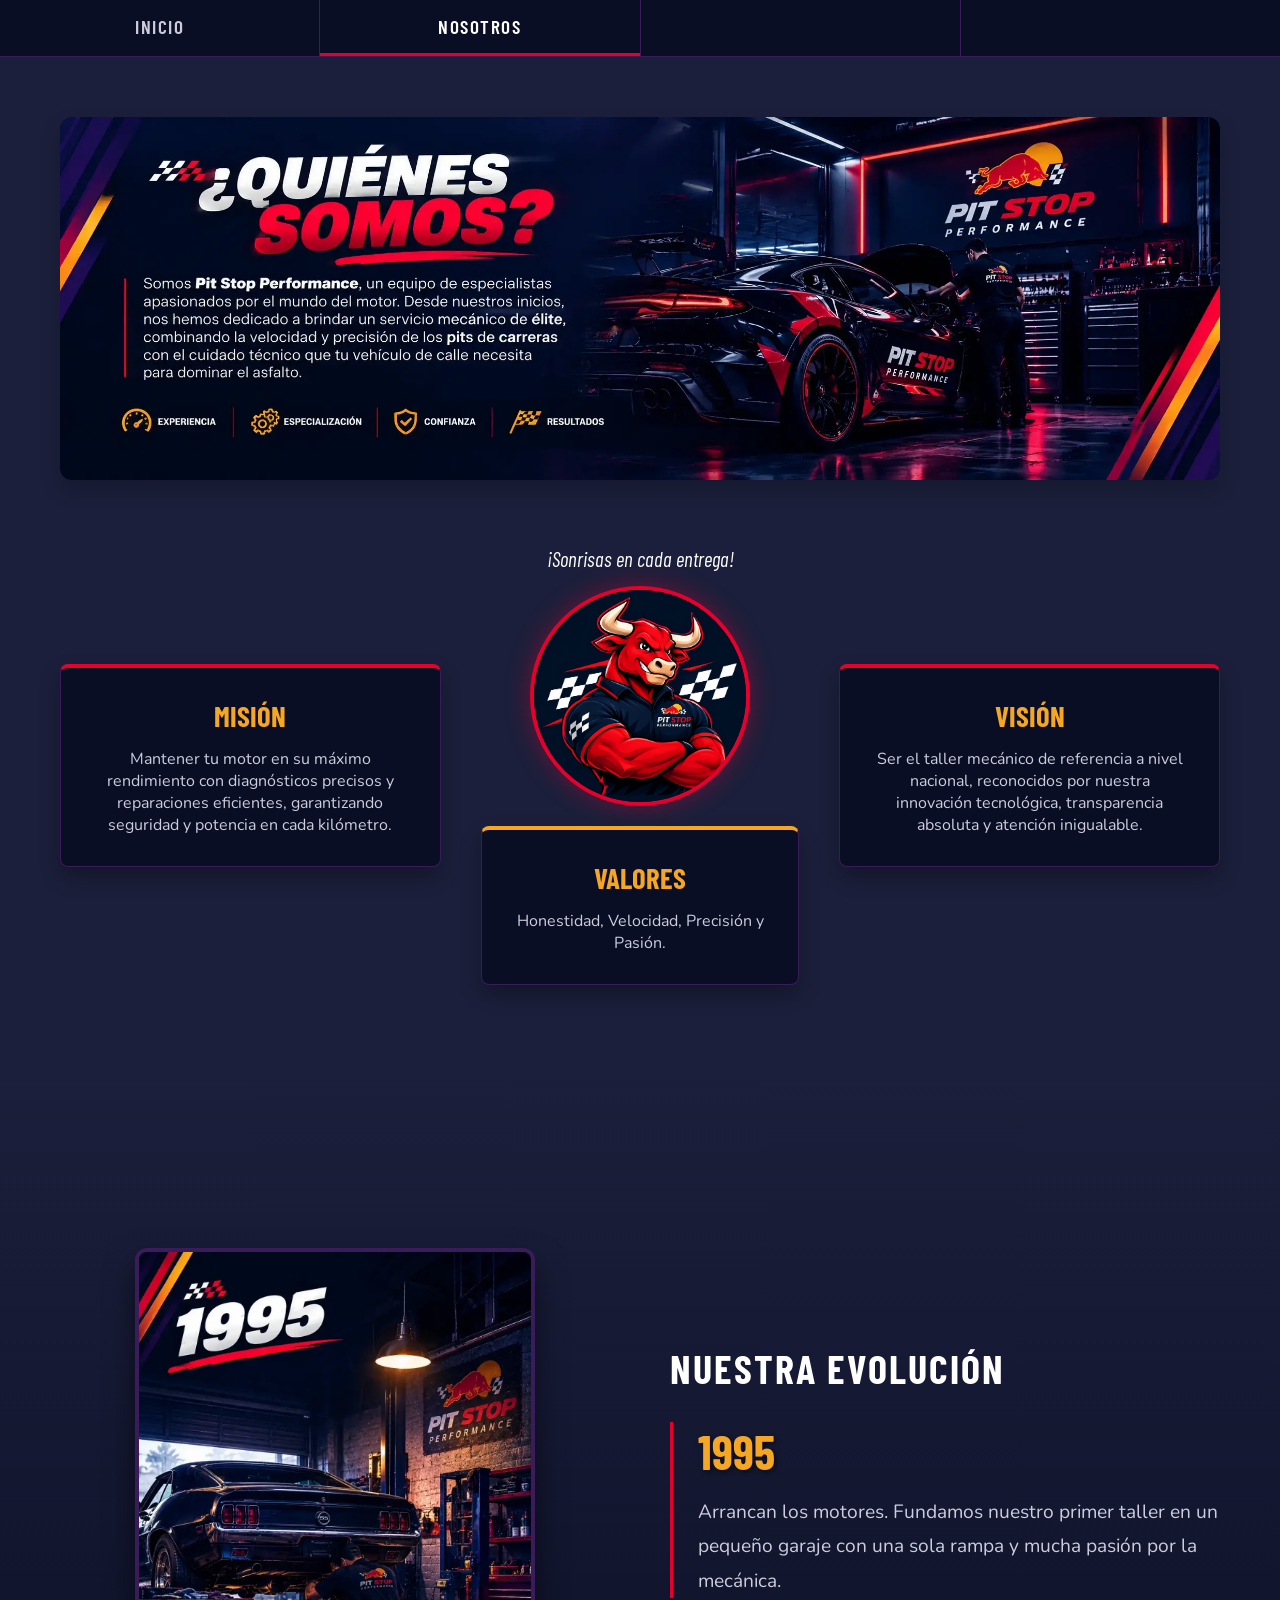
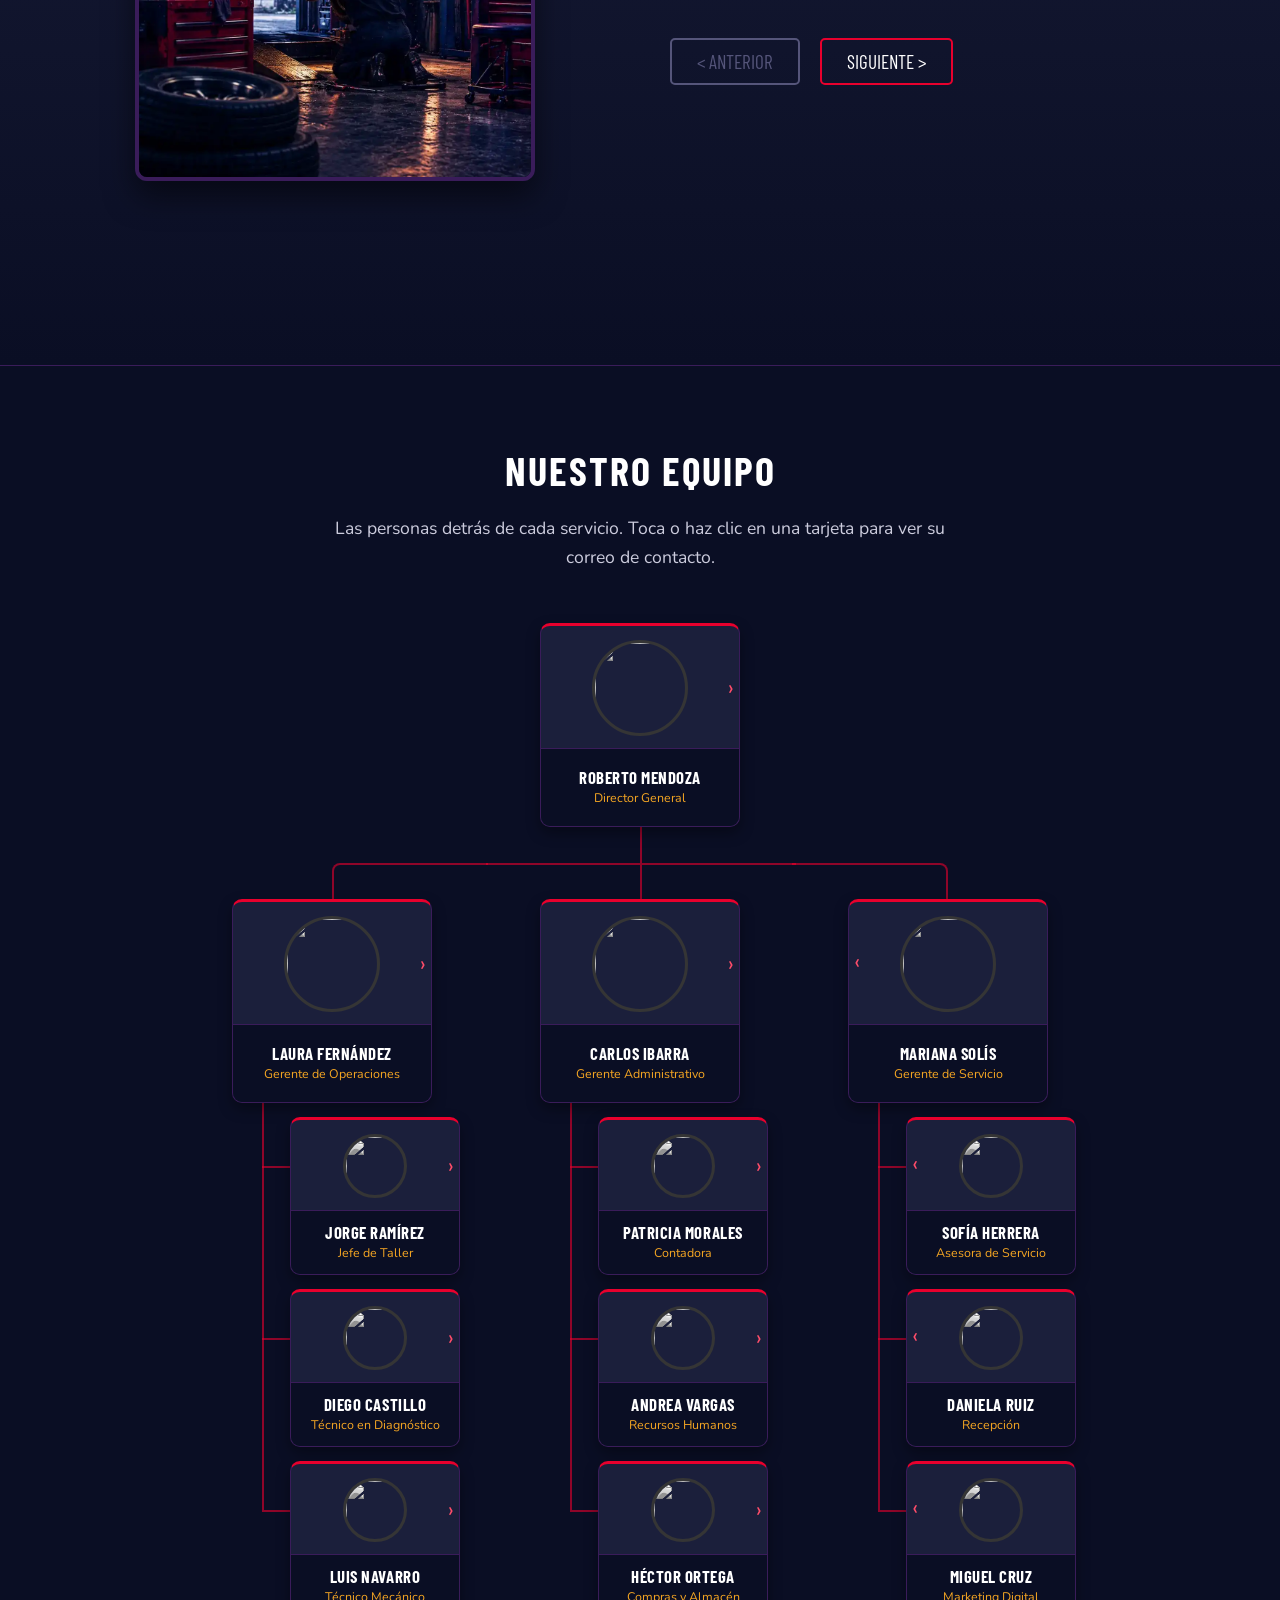
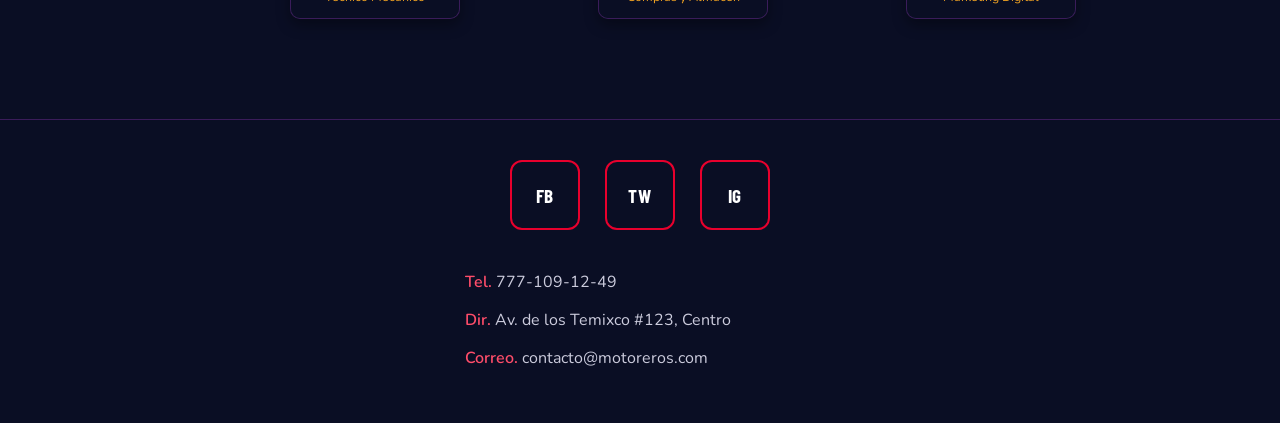
==== commit 98a79609: "Actualizaion" ====
--- a/nosotros.html
+++ b/nosotros.html
@@ -6,14 +6,15 @@
     <title>Nosotros - Pit Stop Performance</title>
     <meta name="description" content="Conoce la misión, visión, valores y la historia de Pit Stop Performance, tu taller mecánico de confianza desde 1995.">
 
-    <!-- Fuentes: preconnect + link (en lugar de @import en el CSS) -->
+    <!-- Fuentes sin bloquear el renderizado -->
     <link rel="preconnect" href="https://fonts.googleapis.com">
     <link rel="preconnect" href="https://fonts.gstatic.com" crossorigin>
-    <link rel="stylesheet" href="https://fonts.googleapis.com/css2?family=Barlow+Condensed:wght@400;600;700&family=Nunito:wght@400;600&display=swap">
-
-    <link rel="stylesheet" href="css/style.css">
-    <link rel="stylesheet" href="css/style2.css">
-    <link rel="preload" href="img/quienes_somos.webp" as="image">
+    <link rel="preload" as="style" href="https://fonts.googleapis.com/css2?family=Barlow+Condensed:wght@400;600;700&family=Nunito:wght@400;600&display=swap" onload="this.onload=null;this.rel='stylesheet'">
+    <noscript><link rel="stylesheet" href="https://fonts.googleapis.com/css2?family=Barlow+Condensed:wght@400;600;700&family=Nunito:wght@400;600&display=swap"></noscript>
+
+    <!-- CSS en línea (fuentes editables: css/style.css y css/style2.css) -->
+    <style>*{margin:0;padding:0;box-sizing:border-box}:root{--azul-profundo:#0A0E24;--azul-medianoche:#1B1F3B;--morado-borde:#3A1C5A;--rojo-rb:#E8002D;--amarillo-rb:#F5A623;--blanco:#FFFFFF;--blanco-suave:#CCCCDD;--gris-oscuro:#55557A;--rojo-texto:#FF4D6A;--fondo-body:#1B1F3B}body{font-family:'Nunito','Segoe UI',Arial,sans-serif;background-color:var(--fondo-body);color:var(--blanco-suave)}.header.sticky{position:sticky;top:0;background-color:var(--azul-profundo);border-bottom:1px solid var(--morado-borde);z-index:1000}.nav-links{display:flex;list-style:none;width:100%}.nav-links li{flex:1;border-right:1px solid var(--morado-borde)}.nav-links li:last-child{border-right:none}.nav-links a{display:block;text-align:center;padding:15px;text-decoration:none;color:var(--blanco-suave);font-family:'Barlow Condensed','Arial Narrow',sans-serif;font-size:1.2rem;font-weight:600;letter-spacing:0.08em;text-transform:uppercase;transition:color 0.2s,background-color 0.2s;border-bottom:3px solid transparent}.nav-links a:hover{color:var(--blanco);background-color:rgba(232,0,45,0.08);border-bottom-color:var(--rojo-rb)}.nav-links a.activo{color:var(--blanco);border-bottom-color:var(--rojo-rb)}.slide-section{position:relative;width:100%;height:45vh;min-height:300px;display:flex;align-items:center;justify-content:space-between;overflow:hidden}.slide-container{position:absolute;top:0;left:0;width:100%;height:100%;display:flex;align-items:center;justify-content:center;z-index:1}.slide-image{position:absolute;top:0;left:0;width:100%;height:100%;object-fit:cover;opacity:0;transition:opacity 0.6s ease}.slide-image.active{opacity:1}.arrow{background:transparent;border:none;font-size:4rem;color:var(--blanco);cursor:pointer;z-index:4;padding:0 30px;text-shadow:2px 2px 10px rgba(0,0,0,0.8);transition:color 0.2s,text-shadow 0.2s;line-height:1;user-select:none}.arrow:hover{color:var(--rojo-rb);text-shadow:0 0 18px rgba(232,0,45,0.7)}.fade-overlay{position:absolute;bottom:0;left:0;width:100%;height:40px;background:linear-gradient( to bottom,rgba(27,31,59,0) 0%,rgba(27,31,59,0.1) 70%,rgba(27,31,59,1) 100% );z-index:3;pointer-events:none}.text-section{position:relative;padding:40px 20px 60px 20px;text-align:center;z-index:5;background-color:var(--fondo-body)}.text-lines{max-width:700px;margin:0 auto}.text-lines p{margin-bottom:25px;font-family:'Nunito',sans-serif;font-size:1.1rem;font-weight:400;color:var(--blanco-suave);line-height:1.75}.footer{padding:40px 20px;display:flex;flex-direction:column;align-items:center;background-color:var(--azul-profundo);border-top:1px solid var(--morado-borde)}.social-boxes{display:flex;gap:25px;margin-bottom:40px}.social-box{width:70px;height:70px;border:2px solid var(--rojo-rb);border-radius:12px;display:flex;align-items:center;justify-content:center;font-family:'Barlow Condensed',sans-serif;font-weight:700;font-size:1.2rem;color:var(--blanco);cursor:pointer;background-color:transparent;letter-spacing:0.05em;transition:background-color 0.2s,border-color 0.2s,color 0.2s,transform 0.15s}.social-box:hover{background-color:var(--rojo-rb);border-color:var(--rojo-rb);color:var(--blanco);transform:translateY(-3px)}.contact-info{text-align:left;width:100%;max-width:350px}.contact-info p{margin-bottom:12px;font-family:'Nunito',sans-serif;font-size:1rem;font-weight:400;color:var(--blanco-suave);line-height:1.6}.contact-info strong{color:var(--rojo-texto);font-weight:600}.center-logo{position:absolute;width:220px;height:auto;z-index:2;filter:drop-shadow(0px 4px 8px rgba(0,0,0,0.6))}::-webkit-scrollbar{width:8px}::-webkit-scrollbar-track{background:var(--azul-profundo)}::-webkit-scrollbar-thumb{background:var(--morado-borde);border-radius:4px}::-webkit-scrollbar-thumb:hover{background:var(--rojo-rb)}.menu-toggle,.header-brand,.mobile-menu-drawer{display:none}@media (max-width:1080px){.desktop-nav{display:none}.menu-overlay{position:fixed;top:0;left:0;width:100%;height:100vh;background-color:rgba(10,14,36,0.6);backdrop-filter:blur(4px);-webkit-backdrop-filter:blur(4px);z-index:1500;opacity:0;visibility:hidden;transition:opacity 0.3s ease,visibility 0.3s ease}.menu-overlay.active{opacity:1;visibility:visible}.header.sticky{display:flex;align-items:center;justify-content:space-between;padding:10px 20px}.menu-toggle{display:block;background:none;border:none;color:var(--blanco);font-size:2rem;cursor:pointer}.header-brand{display:flex;align-items:center;gap:10px;color:var(--blanco);font-family:'Barlow Condensed',sans-serif;font-size:1.5rem;font-weight:700}.mobile-menu-drawer{display:flex;flex-direction:column;position:fixed;top:0;left:0;width:75%;max-width:320px;height:100vh;background-color:var(--azul-profundo);border-right:2px solid var(--rojo-rb);box-shadow:5px 0 15px rgba(0,0,0,0.5);z-index:2000;transform:translateX(-100%);transition:transform 0.3s ease-in-out}.mobile-menu-drawer.open{transform:translateX(0)}.drawer-header{display:flex;align-items:center;padding:20px;border-bottom:1px solid var(--morado-borde);color:var(--blanco);font-family:'Barlow Condensed',sans-serif;font-size:1.5rem}.close-btn{background:none;border:1px solid var(--blanco);color:var(--blanco);padding:5px 12px;margin-right:15px;cursor:pointer;font-size:1.2rem;font-weight:bold}.drawer-links{list-style:none;display:flex;flex-direction:column;padding:0}.drawer-links li{border-bottom:1px solid var(--morado-borde)}.drawer-links a{display:block;padding:20px;color:var(--blanco-suave);text-decoration:none;font-family:'Barlow Condensed',sans-serif;font-size:1.2rem;text-transform:uppercase}.drawer-footer{margin-top:auto;padding:20px;display:flex;justify-content:center;border-top:1px solid var(--morado-borde)}.slide-section{height:auto;min-height:150px;aspect-ratio:3 / 1}.header-logo{width:45px;height:auto;object-fit:contain}.drawer-logo{width:120px;height:auto;margin:0 auto;object-fit:contain}.center-logo{width:140px}.slide-image{object-fit:contain;background-color:var(--fondo-body)}.arrow{font-size:2rem;padding:0 5px}.fade-overlay{display:none}}.animar-arriba,.animar-izquierda,.animar-derecha{opacity:0;will-change:opacity,transform;transition:opacity 0.8s ease-out,transform 0.8s ease-out}.animar-arriba{transform:translateY(50px)}.animar-izquierda{transform:translateX(-50px)}.animar-derecha{transform:translateX(50px)}.animar-arriba.visible,.animar-izquierda.visible,.animar-derecha.visible{opacity:1;transform:translate(0,0);will-change:auto}.retraso-1{transition-delay:0.2s}.retraso-2{transition-delay:0.4s}.retraso-3{transition-delay:0.6s}@media (prefers-reduced-motion:reduce){.animar-arriba,.animar-izquierda,.animar-derecha{opacity:1;transform:none;transition:none;will-change:auto}.slide-image,.timeline-horizontal{transition:none}}.nosotros-section{background-color:var(--fondo-body);color:var(--blanco-suave);padding-top:60px}.container{max-width:1200px;margin:0 auto;padding:0 20px}.section-title{font-family:'Barlow Condensed',sans-serif;font-size:2.5rem;color:var(--blanco);text-transform:uppercase;text-align:center;margin-bottom:20px;letter-spacing:0.05em}.section-title.left-align{text-align:left}.quienes-somos-img{text-align:center;margin-bottom:60px}.img-fluida{width:100%;max-width:1200px;height:auto;border-radius:12px;box-shadow:0 10px 20px rgba(0,0,0,0.2)}.quienes-somos-img.animar-izquierda{opacity:1;transform:none;animation:entrarIzq 0.8s ease-out both}@keyframes entrarIzq{from{opacity:0.01;transform:translateX(-50px)}to{opacity:1;transform:none}}.mvv-container{display:flex;justify-content:center;align-items:center;gap:40px;margin-bottom:80px}.mvv-box{flex:1;background-color:var(--azul-profundo);border:1px solid var(--morado-borde);border-top:4px solid var(--rojo-rb);padding:30px;border-radius:8px;text-align:center;box-shadow:0 10px 20px rgba(0,0,0,0.3)}.mvv-box h2{font-family:'Barlow Condensed',sans-serif;font-size:1.8rem;color:var(--amarillo-rb);margin-bottom:15px;text-transform:uppercase}.mvv-center{flex:1;display:flex;flex-direction:column;align-items:center}.sonrisas-text{font-family:'Barlow Condensed',sans-serif;font-size:1.3rem;color:var(--blanco);margin-bottom:15px;font-style:italic}.mascota-circle{width:220px;height:220px;border-radius:50%;border:4px solid var(--rojo-rb);background-color:var(--azul-profundo);display:flex;justify-content:center;align-items:center;overflow:hidden;margin-bottom:20px;box-shadow:0 0 25px rgba(232,0,45,0.4)}.mascota-img{width:100%;height:100%;object-fit:cover}.valores-box{width:100%;border-top:4px solid var(--amarillo-rb)}.historia-viewport{min-height:100vh;display:flex;align-items:center;background:linear-gradient(to bottom,var(--fondo-body),var(--azul-profundo));padding:60px 0;overflow:hidden}.historia-grid{display:grid;grid-template-columns:1fr 1fr;gap:60px;align-items:center}.historia-img-container{display:flex;justify-content:center;transition:opacity 0.8s ease-out,transform 0.8s ease-out}.historia-vertical-img{width:100%;max-width:400px;height:auto;aspect-ratio:3 / 4;object-fit:cover;border-radius:12px;border:4px solid var(--morado-borde);box-shadow:0 15px 30px rgba(0,0,0,0.5);transition:transform 0.5s ease,opacity 0.3s ease}.historia-vertical-img:hover{transform:scale(1.05)}.historia-interactiva{transition:opacity 0.8s ease-out 0.2s,transform 0.8s ease-out 0.2s}.animar-scroll.visible,.animar-scroll-right.visible{opacity:1;transform:translate(0,0)}.timeline-window{width:100%;overflow:hidden;margin-top:30px;border-left:3px solid var(--rojo-rb)}.timeline-horizontal{display:flex;transition:transform 0.5s ease-in-out}.timeline-step{min-width:100%;padding-left:25px;box-sizing:border-box}.timeline-step .year{display:inline-block;font-family:'Barlow Condensed',sans-serif;font-size:3rem;color:var(--amarillo-rb);font-weight:700;margin-bottom:15px;text-shadow:2px 2px 5px rgba(0,0,0,0.5)}.timeline-step p{font-size:1.2rem;line-height:1.8}.historia-controles{display:flex;gap:20px;margin-top:40px}.btn-historia{background-color:transparent;color:var(--blanco);border:2px solid var(--rojo-rb);padding:10px 25px;font-family:'Barlow Condensed',sans-serif;font-size:1.2rem;text-transform:uppercase;cursor:pointer;border-radius:5px;transition:background-color 0.3s,transform 0.2s}.btn-historia:hover{background-color:var(--rojo-rb);transform:translateY(-2px)}.btn-historia:disabled{border-color:var(--gris-oscuro);color:var(--gris-oscuro);cursor:not-allowed;background-color:transparent}@media (max-width:1080px){.mvv-container{flex-direction:column;gap:30px}.mvv-box,.mvv-center{flex:none;width:100%;box-sizing:border-box}.mascota-circle{width:180px;height:180px}.historia-grid{grid-template-columns:1fr}.historia-viewport{min-height:auto}.section-title.left-align{text-align:center}.historia-controles{justify-content:center}}@media (prefers-reduced-motion:reduce){.quienes-somos-img.animar-izquierda{animation:none}.historia-img-container,.historia-interactiva,.historia-vertical-img{transition:none}}.organigrama-section{background-color:var(--azul-profundo);border-top:1px solid var(--morado-borde);padding:80px 0 100px}.organigrama-section .container{max-width:1400px}.org-intro{text-align:center;max-width:620px;margin:0 auto 50px;font-size:1.1rem;line-height:1.7;color:var(--blanco-suave)}.org-arbol,.org-arbol ul{list-style:none}.org-arbol{--org-linea:rgba(232,0,45,0.6);--org-card:200px;--org-foto:96px;display:flex;justify-content:center}.org-arbol li{display:flex;flex-direction:column;align-items:center}.persona{position:relative;z-index:1}.persona.abierto{z-index:30}.persona-card{position:relative;display:block;width:var(--org-card);padding:0;overflow:hidden;background-color:var(--fondo-body);border:1px solid var(--morado-borde);border-top:3px solid var(--rojo-rb);border-radius:10px;box-shadow:0 6px 14px rgba(0,0,0,0.35);color:var(--blanco);font:inherit;text-align:center;cursor:pointer;transition:transform 0.2s ease,box-shadow 0.2s ease}.persona-card:focus-visible{outline:3px solid var(--amarillo-rb);outline-offset:3px}.persona-foto{display:block;padding:14px 0 12px}.persona-foto img{display:block;width:var(--org-foto);height:var(--org-foto);margin:0 auto;object-fit:cover;border:3px solid var(--rojo-rb);border-radius:50%;filter:grayscale(1);transition:filter 0.35s ease}.persona-card:focus-visible img,.persona-card[aria-expanded="true"] img{filter:none}.persona-info{position:relative;display:flex;flex-direction:column;justify-content:center;min-height:78px;padding:10px 6px 12px;background-color:var(--azul-profundo);border-top:1px solid var(--morado-borde)}.persona-info::before{content:"";position:absolute;inset:0;background:repeating-linear-gradient( 135deg,rgba(232,0,45,0.55) 0 5px,rgba(232,0,45,0.28) 5px 10px );opacity:0;transition:opacity 0.3s ease}.persona-card:focus-visible .persona-info::before,.persona-card[aria-expanded="true"] .persona-info::before{opacity:1}.persona-nombre,.persona-puesto{position:relative;display:block}.persona-nombre{font-family:'Barlow Condensed','Arial Narrow',sans-serif;font-size:1.05rem;font-weight:700;line-height:1.15;letter-spacing:0.03em;text-transform:uppercase;color:var(--blanco)}.persona-puesto{margin-top:3px;font-size:0.78rem;line-height:1.25;color:var(--amarillo-rb)}.persona-flecha{position:absolute;top:calc(14px + var(--org-foto) / 2 - 0.7rem);right:5px;font-size:1.4rem;line-height:1;color:var(--rojo-texto);transition:transform 0.25s ease}.persona.abierto .persona-flecha{transform:rotate(180deg)}.persona.abre-izq .persona-flecha{right:auto;left:5px;transform:rotate(180deg)}.persona.abre-izq.abierto .persona-flecha{transform:none}.persona-correo{position:absolute;top:0;left:calc(100% + 8px);width:200px;padding:12px 14px;background-color:var(--azul-profundo);border:1px solid var(--morado-borde);border-top:4px solid var(--amarillo-rb);border-radius:8px;box-shadow:0 10px 20px rgba(0,0,0,0.45);text-align:left;opacity:0;visibility:hidden;transform:translateX(-10px);transition:opacity 0.25s ease,transform 0.25s ease,visibility 0.25s}.persona.abierto .persona-correo{opacity:1;visibility:visible;transform:none}.persona.abre-izq .persona-correo{left:auto;right:calc(100% + 8px);transform:translateX(10px)}.persona.abre-izq.abierto .persona-correo{transform:none}.persona-correo-titulo{display:block;margin-bottom:4px;font-family:'Barlow Condensed',sans-serif;font-size:1rem;letter-spacing:0.06em;text-transform:uppercase;color:var(--amarillo-rb)}.persona-correo a{font-size:0.85rem;color:var(--blanco);overflow-wrap:anywhere;text-decoration:underline;text-underline-offset:3px}.persona-correo a:hover,.persona-correo a:focus-visible{color:var(--rojo-texto)}@media (hover:hover){.persona-card:hover{transform:translateY(-3px);box-shadow:0 10px 20px rgba(0,0,0,0.5)}.persona-card:hover img{filter:none}.persona-card:hover .persona-info::before{opacity:1}}@media (min-width:1081px){.org-arbol>li>ul{--org-card:200px;--org-foto:96px;position:relative;display:flex;justify-content:center;padding-top:36px}.org-arbol>li>ul::before{content:"";position:absolute;top:0;left:50%;height:36px;border-left:2px solid var(--org-linea)}.org-arbol>li>ul>li{position:relative;width:308px;padding:36px 24px 0}.org-arbol>li>ul>li::before,.org-arbol>li>ul>li::after{content:"";position:absolute;top:0;right:50%;width:50%;height:36px;border-top:2px solid var(--org-linea)}.org-arbol>li>ul>li::after{right:auto;left:50%;border-left:2px solid var(--org-linea)}.org-arbol>li>ul>li:first-child::before,.org-arbol>li>ul>li:last-child::after{border:0 none}.org-arbol>li>ul>li:last-child::before{border-right:2px solid var(--org-linea);border-radius:0 8px 0 0}.org-arbol>li>ul>li:first-child::after{border-radius:8px 0 0 0}.org-arbol ul ul{--org-card:170px;--org-foto:64px;align-self:flex-start;margin-left:60px}.org-arbol ul ul>li{position:relative;display:block;padding:14px 0 0 28px}.org-arbol ul ul>li::before{content:"";position:absolute;top:0;bottom:0;left:0;border-left:2px solid var(--org-linea)}.org-arbol ul ul>li:last-child::before{bottom:auto;height:63px}.org-arbol ul ul>li::after{content:"";position:absolute;top:63px;left:0;width:28px;border-top:2px solid var(--org-linea)}.org-arbol ul ul .persona-info{min-height:64px}}@media (max-width:1080px){.org-arbol{--org-card:min(100%,330px);--org-foto:64px;display:block}.org-arbol li{display:block}.org-arbol>li>ul{margin-left:42px}.org-arbol ul ul{margin-left:14px}.org-arbol ul>li{position:relative;padding:14px 0 0 28px}.org-arbol ul>li::before{content:"";position:absolute;top:0;bottom:0;left:0;border-left:2px solid var(--org-linea)}.org-arbol ul>li:last-child::before{bottom:auto;height:58px}.org-arbol ul>li::after{content:"";position:absolute;top:58px;left:0;width:26px;border-top:2px solid var(--org-linea)}.persona-card{display:flex;align-items:center;text-align:left}.persona-foto{flex:none;padding:10px 0 10px 12px}.persona-info{flex:1;align-self:stretch;min-height:0;padding:10px 36px 10px 12px;margin-left:12px;border-top:0;border-left:1px solid var(--morado-borde)}.persona-flecha,.persona.abre-izq .persona-flecha{top:50%;right:12px;left:auto;margin-top:-0.7rem;transform:rotate(90deg)}.persona.abierto .persona-flecha,.persona.abre-izq.abierto .persona-flecha{transform:rotate(-90deg)}.persona-correo,.persona.abre-izq .persona-correo{position:static;width:var(--org-card);max-height:0;margin-top:0;padding:0 14px;overflow:hidden;border-width:0;transform:none;transition:max-height 0.3s ease,opacity 0.25s ease,margin 0.3s ease,visibility 0.25s}.persona.abierto .persona-correo{max-height:110px;margin-top:8px;padding:12px 14px;border-width:1px;border-top-width:4px}}@media (prefers-reduced-motion:reduce){.persona-card,.persona-foto img,.persona-info::before,.persona-flecha,.persona-correo{transition:none}}</style>
+    <link rel="preload" href="img/quienes_somos.webp" as="image" fetchpriority="high">
 </head>
 <body>
 
@@ -69,7 +70,7 @@
         <!-- 2. Misión, Visión, Valores y Mascota -->
         <div class="mvv-container container">
             <div class="mvv-box animar-izquierda">
-                <h3>Misión</h3>
+                <h2>Misión</h2>
                 <p>Mantener tu motor en su máximo rendimiento con diagnósticos precisos y reparaciones eficientes, garantizando seguridad y potencia en cada kilómetro.</p>
             </div>
 
@@ -79,13 +80,13 @@
                     <img src="img/mascota.webp" alt="Mascota Pit Stop" class="mascota-img" width="220" height="220" loading="lazy">
                 </div>
                 <div class="mvv-box valores-box">
-                    <h3>Valores</h3>
+                    <h2>Valores</h2>
                     <p>Honestidad, Velocidad, Precisión y Pasión.</p>
                 </div>
             </div>
 
             <div class="mvv-box animar-derecha retraso-2">
-                <h3>Visión</h3>
+                <h2>Visión</h2>
                 <p>Ser el taller mecánico de referencia a nivel nacional, reconocidos por nuestra innovación tecnológica, transparencia absoluta y atención inigualable.</p>
             </div>
         </div>
@@ -127,6 +128,235 @@
                 </div>
 
             </div>
+        </div>
+    </section>
+
+    <!-- ==========================================
+         ORGANIGRAMA
+         ========================================== -->
+    <section class="organigrama-section" aria-labelledby="tituloOrg">
+        <div class="container">
+            <h2 class="section-title" id="tituloOrg">Nuestro Equipo</h2>
+            <p class="org-intro">Las personas detrás de cada servicio. Toca o haz clic en una tarjeta para ver su correo de contacto.</p>
+
+            <ul class="org-arbol">
+                <li>
+                    <article class="persona animar-arriba">
+                            <button class="persona-card" type="button" aria-expanded="false" aria-controls="correo-01" aria-label="Roberto Mendoza, Director General. Mostrar correo">
+                                <span class="persona-foto"><img src="img/org/persona-01.webp" alt="" width="240" height="240" loading="lazy"></span>
+                                <span class="persona-info">
+                                    <span class="persona-nombre">Roberto Mendoza</span>
+                                    <span class="persona-puesto">Director General</span>
+                                </span>
+                                <span class="persona-flecha" aria-hidden="true">&rsaquo;</span>
+                            </button>
+                            <div class="persona-correo" id="correo-01">
+                                <span class="persona-correo-titulo">Correo</span>
+                                <a href="mailto:rmendoza@motoreros.com">rmendoza@motoreros.com</a>
+                            </div>
+                        </article>
+                    <ul>
+                <li>
+                    <article class="persona animar-arriba retraso-1">
+                            <button class="persona-card" type="button" aria-expanded="false" aria-controls="correo-05" aria-label="Laura Fernández, Gerente de Operaciones. Mostrar correo">
+                                <span class="persona-foto"><img src="img/org/persona-05.webp" alt="" width="240" height="240" loading="lazy"></span>
+                                <span class="persona-info">
+                                    <span class="persona-nombre">Laura Fernández</span>
+                                    <span class="persona-puesto">Gerente de Operaciones</span>
+                                </span>
+                                <span class="persona-flecha" aria-hidden="true">&rsaquo;</span>
+                            </button>
+                            <div class="persona-correo" id="correo-05">
+                                <span class="persona-correo-titulo">Correo</span>
+                                <a href="mailto:lfernandez@motoreros.com">lfernandez@motoreros.com</a>
+                            </div>
+                        </article>
+                    <ul>
+                    <li>
+                        <article class="persona animar-arriba retraso-2">
+                            <button class="persona-card" type="button" aria-expanded="false" aria-controls="correo-02" aria-label="Jorge Ramírez, Jefe de Taller. Mostrar correo">
+                                <span class="persona-foto"><img src="img/org/persona-02.webp" alt="" width="240" height="240" loading="lazy"></span>
+                                <span class="persona-info">
+                                    <span class="persona-nombre">Jorge Ramírez</span>
+                                    <span class="persona-puesto">Jefe de Taller</span>
+                                </span>
+                                <span class="persona-flecha" aria-hidden="true">&rsaquo;</span>
+                            </button>
+                            <div class="persona-correo" id="correo-02">
+                                <span class="persona-correo-titulo">Correo</span>
+                                <a href="mailto:jramirez@motoreros.com">jramirez@motoreros.com</a>
+                            </div>
+                        </article>
+                    </li>
+                    <li>
+                        <article class="persona animar-arriba retraso-2">
+                            <button class="persona-card" type="button" aria-expanded="false" aria-controls="correo-03" aria-label="Diego Castillo, Técnico en Diagnóstico. Mostrar correo">
+                                <span class="persona-foto"><img src="img/org/persona-03.webp" alt="" width="240" height="240" loading="lazy"></span>
+                                <span class="persona-info">
+                                    <span class="persona-nombre">Diego Castillo</span>
+                                    <span class="persona-puesto">Técnico en Diagnóstico</span>
+                                </span>
+                                <span class="persona-flecha" aria-hidden="true">&rsaquo;</span>
+                            </button>
+                            <div class="persona-correo" id="correo-03">
+                                <span class="persona-correo-titulo">Correo</span>
+                                <a href="mailto:dcastillo@motoreros.com">dcastillo@motoreros.com</a>
+                            </div>
+                        </article>
+                    </li>
+                    <li>
+                        <article class="persona animar-arriba retraso-2">
+                            <button class="persona-card" type="button" aria-expanded="false" aria-controls="correo-04" aria-label="Luis Navarro, Técnico Mecánico. Mostrar correo">
+                                <span class="persona-foto"><img src="img/org/persona-04.webp" alt="" width="240" height="240" loading="lazy"></span>
+                                <span class="persona-info">
+                                    <span class="persona-nombre">Luis Navarro</span>
+                                    <span class="persona-puesto">Técnico Mecánico</span>
+                                </span>
+                                <span class="persona-flecha" aria-hidden="true">&rsaquo;</span>
+                            </button>
+                            <div class="persona-correo" id="correo-04">
+                                <span class="persona-correo-titulo">Correo</span>
+                                <a href="mailto:lnavarro@motoreros.com">lnavarro@motoreros.com</a>
+                            </div>
+                        </article>
+                    </li>
+                    </ul>
+                </li>
+                <li>
+                    <article class="persona animar-arriba retraso-1">
+                            <button class="persona-card" type="button" aria-expanded="false" aria-controls="correo-09" aria-label="Carlos Ibarra, Gerente Administrativo. Mostrar correo">
+                                <span class="persona-foto"><img src="img/org/persona-09.webp" alt="" width="240" height="240" loading="lazy"></span>
+                                <span class="persona-info">
+                                    <span class="persona-nombre">Carlos Ibarra</span>
+                                    <span class="persona-puesto">Gerente Administrativo</span>
+                                </span>
+                                <span class="persona-flecha" aria-hidden="true">&rsaquo;</span>
+                            </button>
+                            <div class="persona-correo" id="correo-09">
+                                <span class="persona-correo-titulo">Correo</span>
+                                <a href="mailto:cibarra@motoreros.com">cibarra@motoreros.com</a>
+                            </div>
+                        </article>
+                    <ul>
+                    <li>
+                        <article class="persona animar-arriba retraso-2">
+                            <button class="persona-card" type="button" aria-expanded="false" aria-controls="correo-06" aria-label="Patricia Morales, Contadora. Mostrar correo">
+                                <span class="persona-foto"><img src="img/org/persona-06.webp" alt="" width="240" height="240" loading="lazy"></span>
+                                <span class="persona-info">
+                                    <span class="persona-nombre">Patricia Morales</span>
+                                    <span class="persona-puesto">Contadora</span>
+                                </span>
+                                <span class="persona-flecha" aria-hidden="true">&rsaquo;</span>
+                            </button>
+                            <div class="persona-correo" id="correo-06">
+                                <span class="persona-correo-titulo">Correo</span>
+                                <a href="mailto:pmorales@motoreros.com">pmorales@motoreros.com</a>
+                            </div>
+                        </article>
+                    </li>
+                    <li>
+                        <article class="persona animar-arriba retraso-2">
+                            <button class="persona-card" type="button" aria-expanded="false" aria-controls="correo-07" aria-label="Andrea Vargas, Recursos Humanos. Mostrar correo">
+                                <span class="persona-foto"><img src="img/org/persona-07.webp" alt="" width="240" height="240" loading="lazy"></span>
+                                <span class="persona-info">
+                                    <span class="persona-nombre">Andrea Vargas</span>
+                                    <span class="persona-puesto">Recursos Humanos</span>
+                                </span>
+                                <span class="persona-flecha" aria-hidden="true">&rsaquo;</span>
+                            </button>
+                            <div class="persona-correo" id="correo-07">
+                                <span class="persona-correo-titulo">Correo</span>
+                                <a href="mailto:avargas@motoreros.com">avargas@motoreros.com</a>
+                            </div>
+                        </article>
+                    </li>
+                    <li>
+                        <article class="persona animar-arriba retraso-2">
+                            <button class="persona-card" type="button" aria-expanded="false" aria-controls="correo-08" aria-label="Héctor Ortega, Compras y Almacén. Mostrar correo">
+                                <span class="persona-foto"><img src="img/org/persona-08.webp" alt="" width="240" height="240" loading="lazy"></span>
+                                <span class="persona-info">
+                                    <span class="persona-nombre">Héctor Ortega</span>
+                                    <span class="persona-puesto">Compras y Almacén</span>
+                                </span>
+                                <span class="persona-flecha" aria-hidden="true">&rsaquo;</span>
+                            </button>
+                            <div class="persona-correo" id="correo-08">
+                                <span class="persona-correo-titulo">Correo</span>
+                                <a href="mailto:hortega@motoreros.com">hortega@motoreros.com</a>
+                            </div>
+                        </article>
+                    </li>
+                    </ul>
+                </li>
+                <li>
+                    <article class="persona animar-arriba retraso-1 abre-izq">
+                            <button class="persona-card" type="button" aria-expanded="false" aria-controls="correo-13" aria-label="Mariana Solís, Gerente de Servicio. Mostrar correo">
+                                <span class="persona-foto"><img src="img/org/persona-13.webp" alt="" width="240" height="240" loading="lazy"></span>
+                                <span class="persona-info">
+                                    <span class="persona-nombre">Mariana Solís</span>
+                                    <span class="persona-puesto">Gerente de Servicio</span>
+                                </span>
+                                <span class="persona-flecha" aria-hidden="true">&rsaquo;</span>
+                            </button>
+                            <div class="persona-correo" id="correo-13">
+                                <span class="persona-correo-titulo">Correo</span>
+                                <a href="mailto:msolis@motoreros.com">msolis@motoreros.com</a>
+                            </div>
+                        </article>
+                    <ul>
+                    <li>
+                        <article class="persona animar-arriba retraso-2 abre-izq">
+                            <button class="persona-card" type="button" aria-expanded="false" aria-controls="correo-10" aria-label="Sofía Herrera, Asesora de Servicio. Mostrar correo">
+                                <span class="persona-foto"><img src="img/org/persona-10.webp" alt="" width="240" height="240" loading="lazy"></span>
+                                <span class="persona-info">
+                                    <span class="persona-nombre">Sofía Herrera</span>
+                                    <span class="persona-puesto">Asesora de Servicio</span>
+                                </span>
+                                <span class="persona-flecha" aria-hidden="true">&rsaquo;</span>
+                            </button>
+                            <div class="persona-correo" id="correo-10">
+                                <span class="persona-correo-titulo">Correo</span>
+                                <a href="mailto:sherrera@motoreros.com">sherrera@motoreros.com</a>
+                            </div>
+                        </article>
+                    </li>
+                    <li>
+                        <article class="persona animar-arriba retraso-2 abre-izq">
+                            <button class="persona-card" type="button" aria-expanded="false" aria-controls="correo-11" aria-label="Daniela Ruiz, Recepción. Mostrar correo">
+                                <span class="persona-foto"><img src="img/org/persona-11.webp" alt="" width="240" height="240" loading="lazy"></span>
+                                <span class="persona-info">
+                                    <span class="persona-nombre">Daniela Ruiz</span>
+                                    <span class="persona-puesto">Recepción</span>
+                                </span>
+                                <span class="persona-flecha" aria-hidden="true">&rsaquo;</span>
+                            </button>
+                            <div class="persona-correo" id="correo-11">
+                                <span class="persona-correo-titulo">Correo</span>
+                                <a href="mailto:druiz@motoreros.com">druiz@motoreros.com</a>
+                            </div>
+                        </article>
+                    </li>
+                    <li>
+                        <article class="persona animar-arriba retraso-2 abre-izq">
+                            <button class="persona-card" type="button" aria-expanded="false" aria-controls="correo-12" aria-label="Miguel Cruz, Marketing Digital. Mostrar correo">
+                                <span class="persona-foto"><img src="img/org/persona-12.webp" alt="" width="240" height="240" loading="lazy"></span>
+                                <span class="persona-info">
+                                    <span class="persona-nombre">Miguel Cruz</span>
+                                    <span class="persona-puesto">Marketing Digital</span>
+                                </span>
+                                <span class="persona-flecha" aria-hidden="true">&rsaquo;</span>
+                            </button>
+                            <div class="persona-correo" id="correo-12">
+                                <span class="persona-correo-titulo">Correo</span>
+                                <a href="mailto:mcruz@motoreros.com">mcruz@motoreros.com</a>
+                            </div>
+                        </article>
+                    </li>
+                    </ul>
+                </li>
+                    </ul>
+                </li>
+            </ul>
         </div>
     </section>
 
